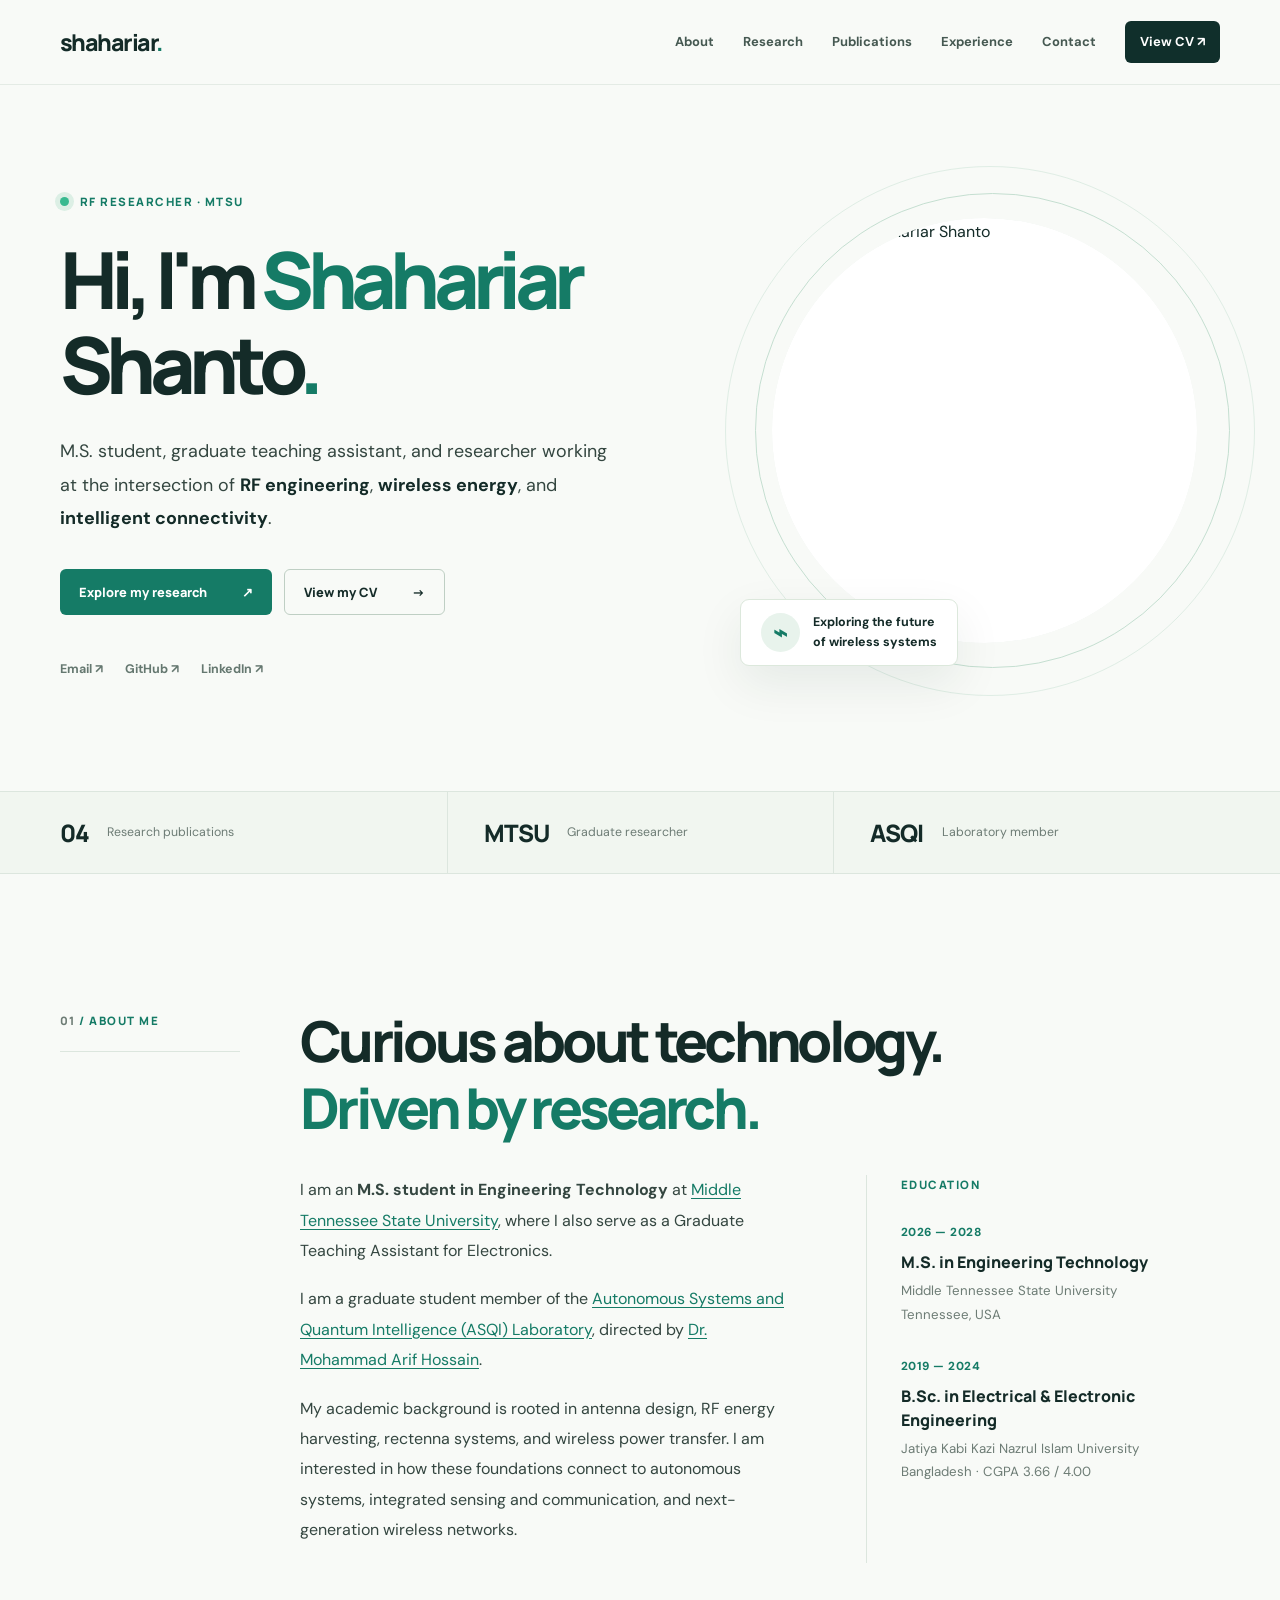
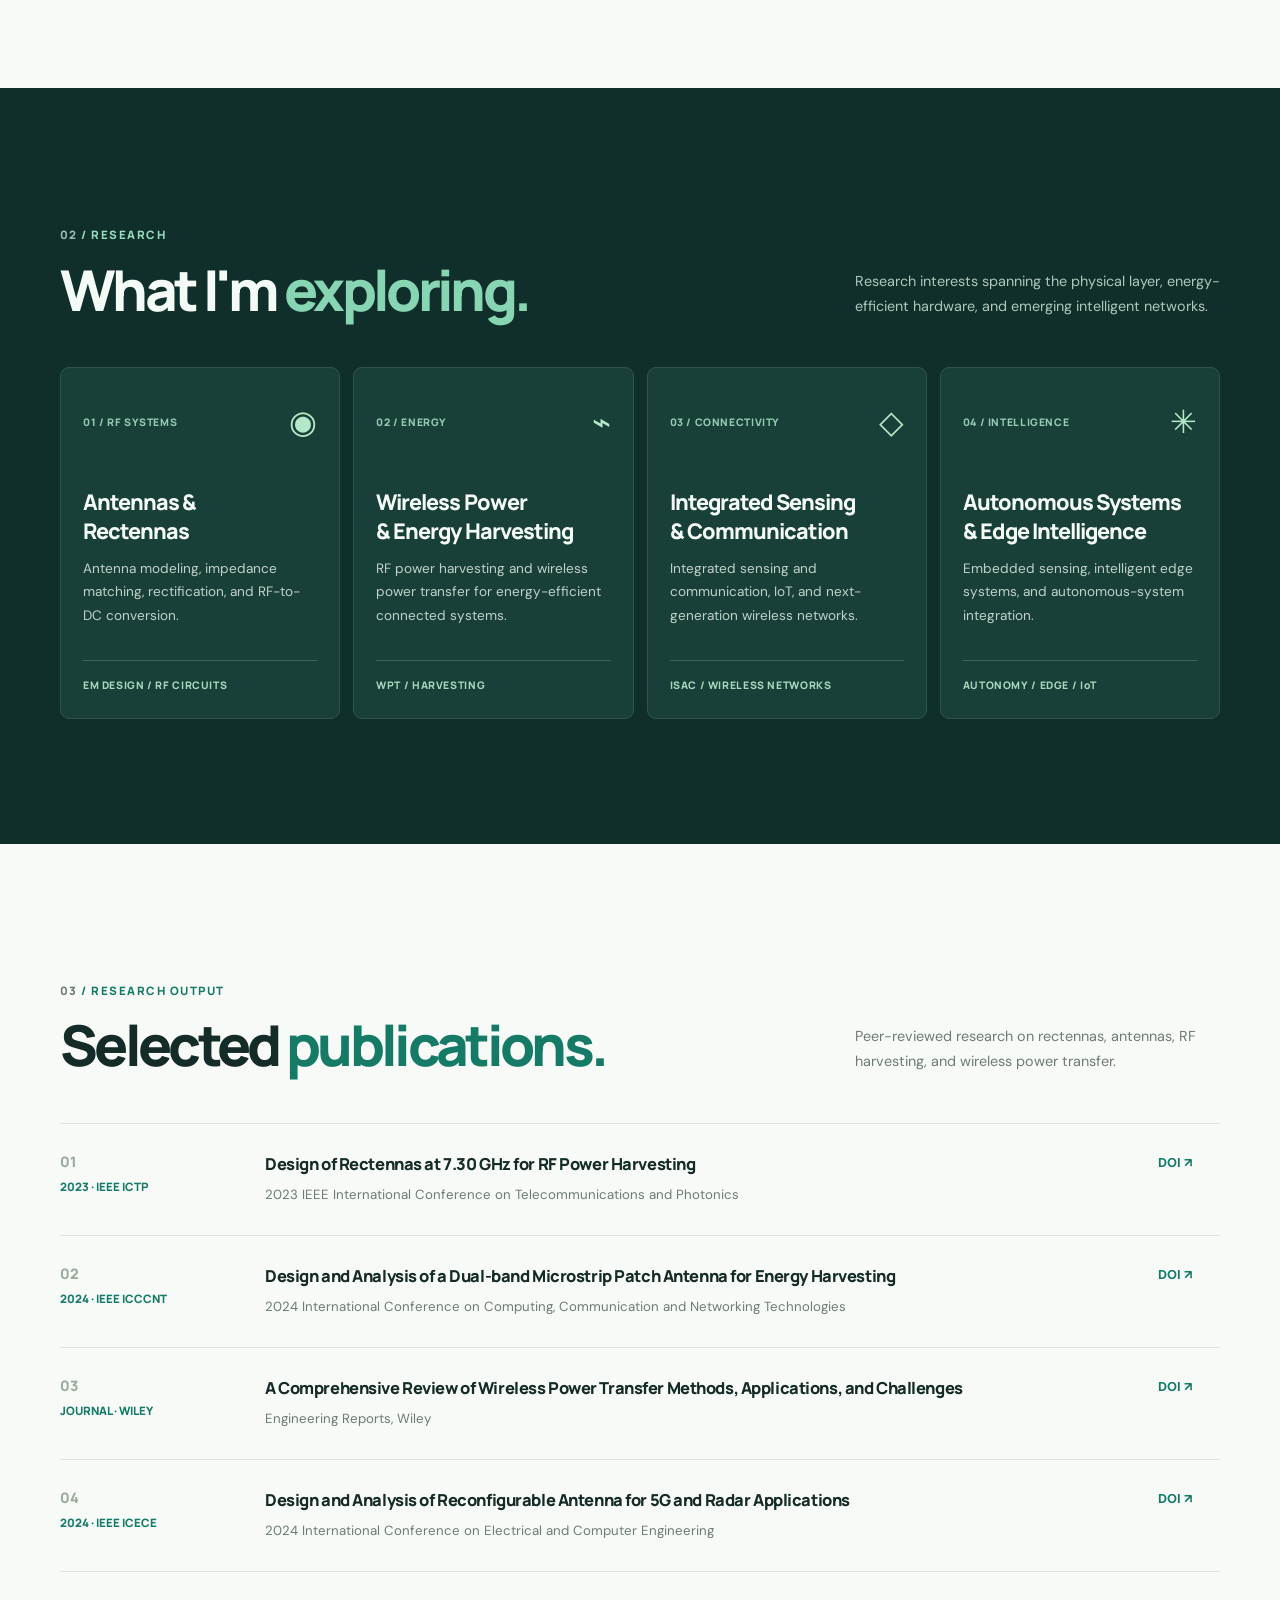
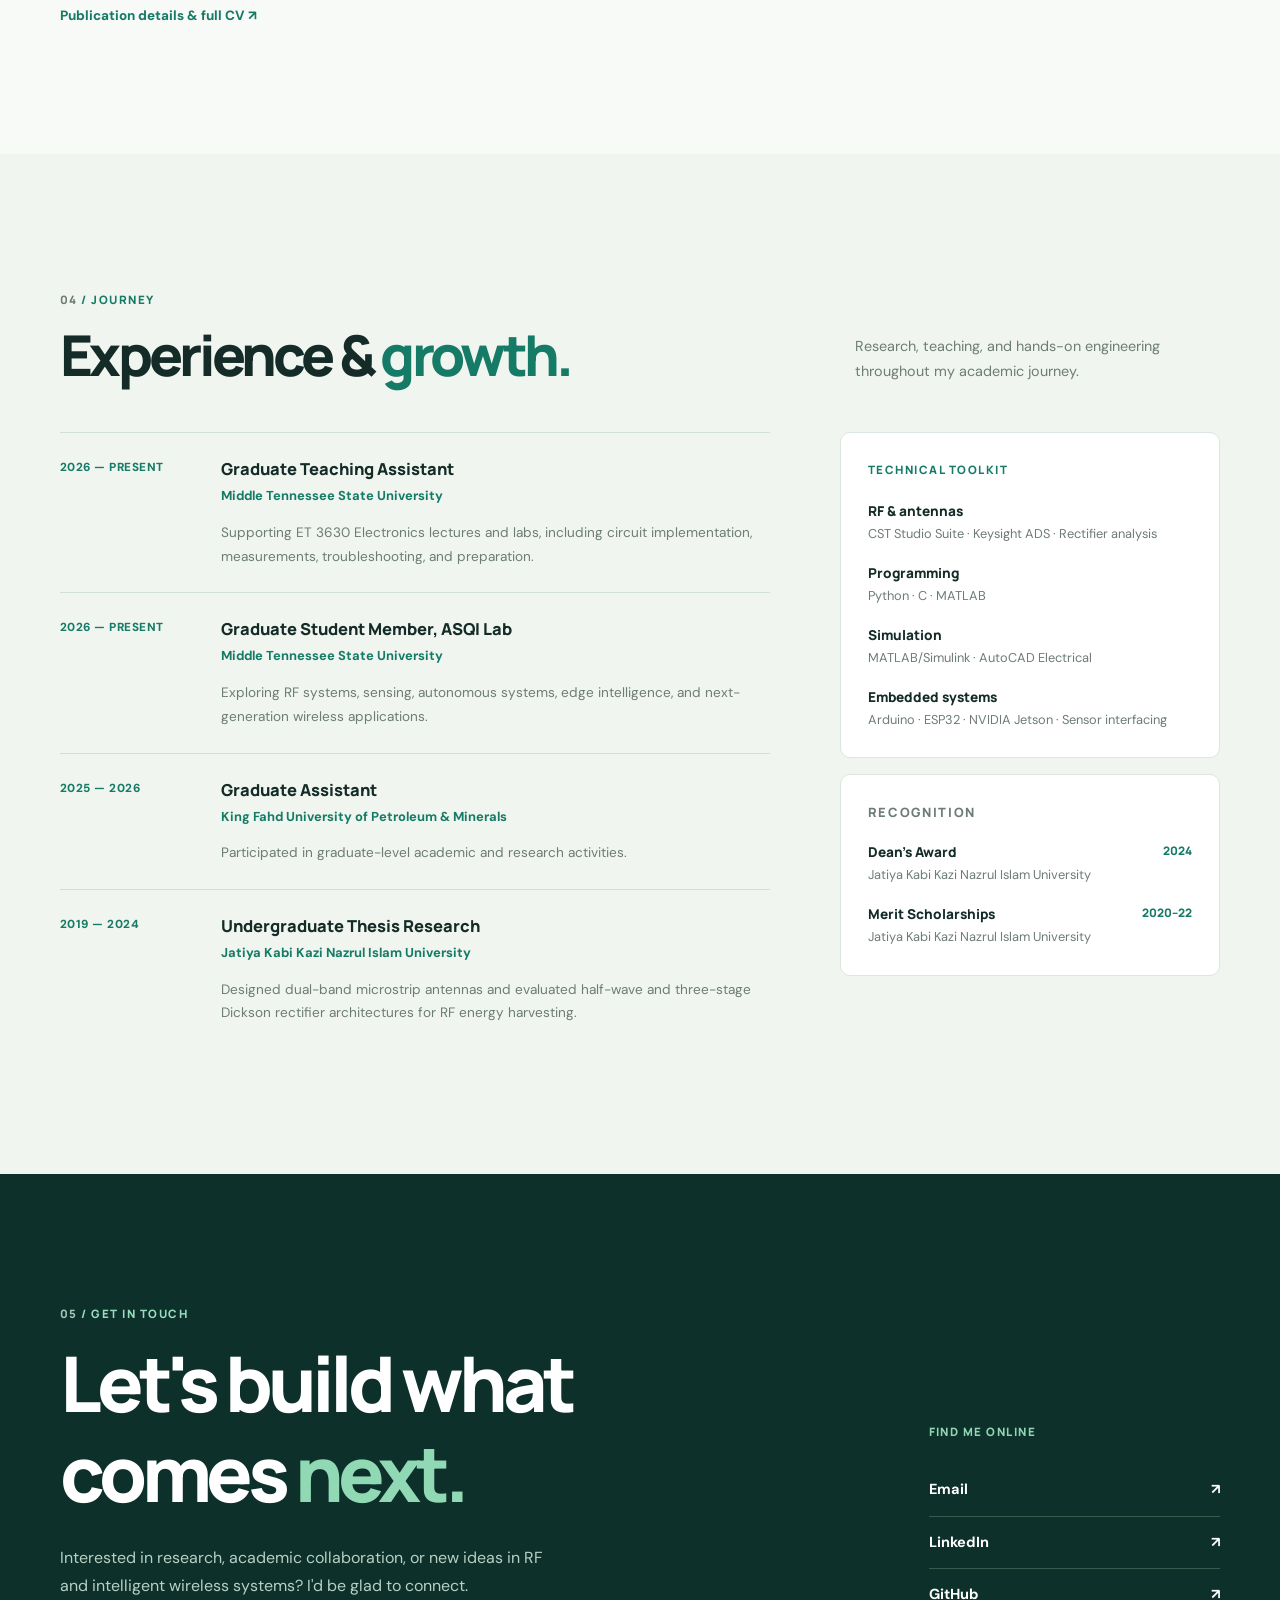
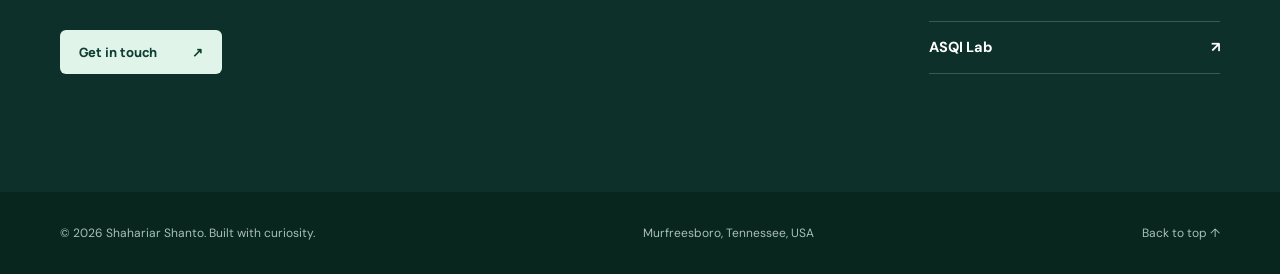
==== index.html @ 80d524d4 "Build academic portfolio with responsive layout and printable CV" ====
<!doctype html>
<html lang="en">
<head>
  <meta charset="utf-8">
  <meta name="viewport" content="width=device-width, initial-scale=1">
  <meta name="color-scheme" content="light">
  <meta name="theme-color" content="#f8faf7">
  <meta name="description" content="Shahariar Shanto is an M.S. student, graduate teaching assistant, and RF researcher at Middle Tennessee State University. Research in antennas, rectennas, RF energy harvesting, ISAC, and intelligent wireless systems.">
  <meta property="og:type" content="website">
  <meta property="og:title" content="Shahariar Shanto | RF Researcher & Graduate Student">
  <meta property="og:description" content="RF systems, antennas, energy harvesting, integrated sensing, and intelligent connectivity.">
  <meta property="og:url" content="https://shahaariar.github.io/shahariar/">
  <meta property="og:image" content="https://shahaariar.github.io/shahariar/assets/shahariar-shanto.png">
  <title>Shahariar Shanto | RF Researcher & Graduate Student</title>
  <link rel="icon" href="favicon.svg" type="image/svg+xml">
  <link rel="preconnect" href="https://fonts.googleapis.com">
  <link rel="preconnect" href="https://fonts.gstatic.com" crossorigin>
  <link href="https://fonts.googleapis.com/css2?family=DM+Sans:wght@400;500;600;700&family=Manrope:wght@400;500;600;700;800&display=swap" rel="stylesheet">
  <link rel="stylesheet" href="styles.css">
  <script src="main.js" defer></script>
</head>
<body>
  <a class="skip-link" href="#main">Skip to content</a>
  <header class="site-header" id="top">
    <div class="container header-inner">
      <a class="wordmark" href="#top" aria-label="Shahariar Shanto, back to top">shahariar<span class="wordmark-dot">.</span></a>
      <button class="menu-toggle" type="button" aria-expanded="false" aria-controls="site-nav" aria-label="Open navigation"><span></span><span></span><span></span></button>
      <nav class="site-nav" id="site-nav" aria-label="Main navigation">
        <a href="#about">About</a>
        <a href="#research">Research</a>
        <a href="#publications">Publications</a>
        <a href="#experience">Experience</a>
        <a href="#contact">Contact</a>
        <a class="nav-cv" href="cv.html">View CV <span aria-hidden="true">↗</span></a>
      </nav>
    </div>
  </header>
  <main id="main">
    <section class="hero container" aria-labelledby="hero-title">
      <div class="hero-copy">
        <p class="overline"><span class="status-dot" aria-hidden="true"></span> RF RESEARCHER · MTSU</p>
        <h1 id="hero-title">Hi, I'm <span>Shahariar</span><br>Shanto<span class="period">.</span></h1>
        <p class="hero-description">M.S. student, graduate teaching assistant, and researcher working at the intersection of <strong>RF engineering</strong>, <strong>wireless energy</strong>, and <strong>intelligent connectivity</strong>.</p>
        <div class="hero-actions">
          <a class="btn btn-primary" href="#research">Explore my research <span aria-hidden="true">↗</span></a>
          <a class="btn btn-outline" href="cv.html">View my CV <span aria-hidden="true">→</span></a>
        </div>
        <div class="hero-socials" aria-label="Social links">
          <a href="mailto:shahariar.jkkniu.eee@gmail.com" aria-label="Email Shahariar Shanto">Email <span aria-hidden="true">↗</span></a>
          <a href="https://github.com/shahaariar" target="_blank" rel="noopener noreferrer">GitHub <span aria-hidden="true">↗</span></a>
          <a href="https://www.linkedin.com/in/shahariarshanto/" target="_blank" rel="noopener noreferrer">LinkedIn <span aria-hidden="true">↗</span></a>
        </div>
      </div>
      <div class="hero-visual">
        <div class="portrait-decor decor-a" aria-hidden="true"></div>
        <div class="portrait-decor decor-b" aria-hidden="true"></div>
        <div class="portrait-shape">
          <img src="assets/shahariar-shanto.png" alt="Portrait of Shahariar Shanto" width="480" height="480" fetchpriority="high">
        </div>
        <div class="photo-note"><span class="note-icon" aria-hidden="true">⌁</span><span>Exploring the future<br>of wireless systems</span></div>
      </div>
    </section>

    <div class="cred-strip" aria-label="Highlights">
      <div class="container cred-inner">
        <div><span class="cred-number">04</span><span class="cred-label">Research publications</span></div>
        <div><span class="cred-number">MTSU</span><span class="cred-label">Graduate researcher</span></div>
        <div><span class="cred-number">ASQI</span><span class="cred-label">Laboratory member</span></div>
      </div>
    </div>

    <section class="section about-section container" id="about" aria-labelledby="about-title">
      <div class="section-side"><p class="section-tag"><span>01</span> / ABOUT ME</p><div class="aside-rule"></div></div>
      <div class="section-main">
        <h2 id="about-title">Curious about technology.<br><span class="accent-text">Driven by research.</span></h2>
        <div class="about-grid">
          <div class="about-prose">
            <p>I am an <strong>M.S. student in Engineering Technology</strong> at <a href="https://www.mtsu.edu/" target="_blank" rel="noopener noreferrer">Middle Tennessee State University</a>, where I also serve as a Graduate Teaching Assistant for Electronics.</p>
            <p>I am a graduate student member of the <a href="https://ma-hossain.github.io/lab" target="_blank" rel="noopener noreferrer">Autonomous Systems and Quantum Intelligence (ASQI) Laboratory</a>, directed by <a href="https://ma-hossain.github.io/" target="_blank" rel="noopener noreferrer">Dr. Mohammad Arif Hossain</a>.</p>
            <p>My academic background is rooted in antenna design, RF energy harvesting, rectenna systems, and wireless power transfer. I am interested in how these foundations connect to autonomous systems, integrated sensing and communication, and next-generation wireless networks.</p>
          </div>
          <div class="about-detail">
            <p class="mini-heading">EDUCATION</p>
            <div class="degree">
              <span class="degree-date">2026 — 2028</span>
              <h3>M.S. in Engineering Technology</h3>
              <p>Middle Tennessee State University<br>Tennessee, USA</p>
            </div>
            <div class="degree">
              <span class="degree-date">2019 — 2024</span>
              <h3>B.Sc. in Electrical &amp; Electronic Engineering</h3>
              <p>Jatiya Kabi Kazi Nazrul Islam University<br>Bangladesh · CGPA 3.66 / 4.00</p>
            </div>
          </div>
        </div>
      </div>
    </section>

    <section class="section research-section" id="research" aria-labelledby="research-title">
      <div class="container">
        <div class="section-heading">
          <div><p class="section-tag"><span>02</span> / RESEARCH</p><h2 id="research-title">What I'm <span class="accent-text">exploring.</span></h2></div>
          <p>Research interests spanning the physical layer, energy-efficient hardware, and emerging intelligent networks.</p>
        </div>
        <div class="research-grid">
          <article class="research-card"><div class="research-card-top"><span class="card-index">01 / RF SYSTEMS</span><span class="card-symbol" aria-hidden="true">◉</span></div><h3>Antennas &amp;<br>Rectennas</h3><p>Antenna modeling, impedance matching, rectification, and RF-to-DC conversion.</p><div class="card-line"></div><span class="card-foot">EM DESIGN / RF CIRCUITS</span></article>
          <article class="research-card"><div class="research-card-top"><span class="card-index">02 / ENERGY</span><span class="card-symbol" aria-hidden="true">⌁</span></div><h3>Wireless Power<br>&amp; Energy Harvesting</h3><p>RF power harvesting and wireless power transfer for energy-efficient connected systems.</p><div class="card-line"></div><span class="card-foot">WPT / HARVESTING</span></article>
          <article class="research-card"><div class="research-card-top"><span class="card-index">03 / CONNECTIVITY</span><span class="card-symbol" aria-hidden="true">◇</span></div><h3>Integrated Sensing<br>&amp; Communication</h3><p>Integrated sensing and communication, IoT, and next-generation wireless networks.</p><div class="card-line"></div><span class="card-foot">ISAC / WIRELESS NETWORKS</span></article>
          <article class="research-card"><div class="research-card-top"><span class="card-index">04 / INTELLIGENCE</span><span class="card-symbol" aria-hidden="true">✳</span></div><h3>Autonomous Systems<br>&amp; Edge Intelligence</h3><p>Embedded sensing, intelligent edge systems, and autonomous-system integration.</p><div class="card-line"></div><span class="card-foot">AUTONOMY / EDGE / IoT</span></article>
        </div>
      </div>
    </section>

    <section class="section publication-section container" id="publications" aria-labelledby="publications-title">
      <div class="section-heading pub-heading">
        <div><p class="section-tag"><span>03</span> / RESEARCH OUTPUT</p><h2 id="publications-title">Selected <span class="accent-text">publications.</span></h2></div>
        <p>Peer-reviewed research on rectennas, antennas, RF harvesting, and wireless power transfer.</p>
      </div>
      <div class="pub-list">
        <article class="pub-item"><div class="pub-meta"><span>01</span><span>2023 · IEEE ICTP</span></div><div class="pub-body"><h3>Design of Rectennas at 7.30 GHz for RF Power Harvesting</h3><p>2023 IEEE International Conference on Telecommunications and Photonics</p></div><a href="https://doi.org/10.1109/ICTP60248.2023.10490465" target="_blank" rel="noopener noreferrer" aria-label="Read Design of Rectennas at 7.30 GHz for RF Power Harvesting">DOI ↗</a></article>
        <article class="pub-item"><div class="pub-meta"><span>02</span><span>2024 · IEEE ICCCNT</span></div><div class="pub-body"><h3>Design and Analysis of a Dual-band Microstrip Patch Antenna for Energy Harvesting</h3><p>2024 International Conference on Computing, Communication and Networking Technologies</p></div><a href="https://doi.org/10.1109/ICCCNT61001.2024.10725669" target="_blank" rel="noopener noreferrer" aria-label="Read Design and Analysis of a Dual-band Microstrip Patch Antenna for Energy Harvesting">DOI ↗</a></article>
        <article class="pub-item"><div class="pub-meta"><span>03</span><span>JOURNAL · WILEY</span></div><div class="pub-body"><h3>A Comprehensive Review of Wireless Power Transfer Methods, Applications, and Challenges</h3><p>Engineering Reports, Wiley</p></div><a href="https://doi.org/10.1002/eng2.12951" target="_blank" rel="noopener noreferrer" aria-label="Read A Comprehensive Review of Wireless Power Transfer Methods, Applications, and Challenges">DOI ↗</a></article>
        <article class="pub-item"><div class="pub-meta"><span>04</span><span>2024 · IEEE ICECE</span></div><div class="pub-body"><h3>Design and Analysis of Reconfigurable Antenna for 5G and Radar Applications</h3><p>2024 International Conference on Electrical and Computer Engineering</p></div><a href="https://doi.org/10.1109/ICECE64886.2024.11024863" target="_blank" rel="noopener noreferrer" aria-label="Read Design and Analysis of Reconfigurable Antenna for 5G and Radar Applications">DOI ↗</a></article>
      </div>
      <a class="text-link" href="cv.html#cv-publications">Publication details &amp; full CV <span aria-hidden="true">↗</span></a>
    </section>

    <section class="section experience-section" id="experience" aria-labelledby="experience-title">
      <div class="container">
        <div class="section-heading"><div><p class="section-tag"><span>04</span> / JOURNEY</p><h2 id="experience-title">Experience &amp; <span class="accent-text">growth.</span></h2></div><p>Research, teaching, and hands-on engineering throughout my academic journey.</p></div>
        <div class="experience-layout">
          <div class="experience-list">
            <article class="experience-item"><span class="exp-date">2026 — PRESENT</span><div><h3>Graduate Teaching Assistant</h3><p class="exp-org">Middle Tennessee State University</p><p>Supporting ET 3630 Electronics lectures and labs, including circuit implementation, measurements, troubleshooting, and preparation.</p></div></article>
            <article class="experience-item"><span class="exp-date">2026 — PRESENT</span><div><h3>Graduate Student Member, ASQI Lab</h3><p class="exp-org">Middle Tennessee State University</p><p>Exploring RF systems, sensing, autonomous systems, edge intelligence, and next-generation wireless applications.</p></div></article>
            <article class="experience-item"><span class="exp-date">2025 — 2026</span><div><h3>Graduate Assistant</h3><p class="exp-org">King Fahd University of Petroleum &amp; Minerals</p><p>Participated in graduate-level academic and research activities.</p></div></article>
            <article class="experience-item"><span class="exp-date">2019 — 2024</span><div><h3>Undergraduate Thesis Research</h3><p class="exp-org">Jatiya Kabi Kazi Nazrul Islam University</p><p>Designed dual-band microstrip antennas and evaluated half-wave and three-stage Dickson rectifier architectures for RF energy harvesting.</p></div></article>
          </div>
          <aside class="experience-aside">
            <div class="aside-box"><p class="mini-heading">TECHNICAL TOOLKIT</p><div class="skill-group"><h4>RF &amp; antennas</h4><p>CST Studio Suite · Keysight ADS · Rectifier analysis</p></div><div class="skill-group"><h4>Programming</h4><p>Python · C · MATLAB</p></div><div class="skill-group"><h4>Simulation</h4><p>MATLAB/Simulink · AutoCAD Electrical</p></div><div class="skill-group"><h4>Embedded systems</h4><p>Arduino · ESP32 · NVIDIA Jetson · Sensor interfacing</p></div></div>
            <div class="award-box"><p class="mini-heading">RECOGNITION</p><h4>Dean’s Award <span>2024</span></h4><p>Jatiya Kabi Kazi Nazrul Islam University</p><h4>Merit Scholarships <span>2020–22</span></h4><p>Jatiya Kabi Kazi Nazrul Islam University</p></div>
          </aside>
        </div>
      </div>
    </section>

    <section class="contact-section" id="contact" aria-labelledby="contact-title">
      <div class="container contact-inner">
        <div><p class="section-tag"><span>05</span> / GET IN TOUCH</p><h2 id="contact-title">Let's build what<br>comes <em>next.</em></h2><p>Interested in research, academic collaboration, or new ideas in RF and intelligent wireless systems? I'd be glad to connect.</p><a class="btn btn-light" href="mailto:shahariar.jkkniu.eee@gmail.com?subject=Research%20collaboration">Get in touch <span aria-hidden="true">↗</span></a></div>
        <div class="contact-side"><p class="mini-heading">FIND ME ONLINE</p><a href="mailto:shahariar.jkkniu.eee@gmail.com">Email <span aria-hidden="true">↗</span></a><a href="https://www.linkedin.com/in/shahariarshanto/" target="_blank" rel="noopener noreferrer">LinkedIn <span aria-hidden="true">↗</span></a><a href="https://github.com/shahaariar" target="_blank" rel="noopener noreferrer">GitHub <span aria-hidden="true">↗</span></a><a href="https://ma-hossain.github.io/lab" target="_blank" rel="noopener noreferrer">ASQI Lab <span aria-hidden="true">↗</span></a></div>
      </div>
    </section>
  </main>
  <footer class="site-footer"><div class="container footer-inner"><span>© 2026 Shahariar Shanto. Built with curiosity.</span><span>Murfreesboro, Tennessee, USA</span><a href="#top">Back to top ↑</a></div></footer>
</body>
</html>
---- styles.css ----
:root{--bg:#f8faf7;--paper:#fff;--ink:#142b28;--text:#344640;--muted:#6d7c75;--accent:#157b66;--accent-dark:#095744;--pale:#e8f3ec;--line:#dce6de;--navy:#102f2b;--shadow:0 18px 48px rgba(10,46,36,.08)}*{box-sizing:border-box}html{scroll-behavior:smooth;scroll-padding-top:90px}body{margin:0;background:var(--bg);color:var(--ink);font:16px/1.75 "DM Sans",sans-serif;-webkit-font-smoothing:antialiased}a{color:inherit}a:focus-visible,button:focus-visible{outline:3px solid #38b58e;outline-offset:4px}img{max-width:100%}.container{width:min(1160px,calc(100% - 64px));margin-inline:auto}.skip-link{position:absolute;top:-70px;left:12px;background:#fff;padding:10px;z-index:200}.skip-link:focus{top:10px}.site-header{position:sticky;top:0;z-index:100;background:rgba(248,250,247,.95);backdrop-filter:blur(14px);border-bottom:1px solid rgba(220,230,222,.7)}.header-inner{min-height:84px;display:flex;justify-content:space-between;align-items:center;gap:24px}.wordmark{font:800 1.45rem "Manrope",sans-serif;text-decoration:none;letter-spacing:-.065em}.wordmark-dot,.period,.accent-text{color:var(--accent)}.site-nav{display:flex;align-items:center;gap:29px}.site-nav a{text-decoration:none;font-size:.81rem;font-weight:700;color:#465952}.site-nav a:hover,.hero-socials a:hover,.text-link:hover{color:var(--accent)}.site-nav .nav-cv{background:var(--navy);color:white;padding:10px 15px;border-radius:6px}.site-nav .nav-cv:hover{color:white;background:var(--accent-dark)}.menu-toggle{display:none}.hero{display:grid;grid-template-columns:1.15fr .85fr;align-items:center;min-height:674px;gap:54px;padding-block:95px 110px}.overline,.section-tag,.mini-heading{font-family:Manrope,sans-serif;font-size:.72rem;letter-spacing:.13em;font-weight:800;text-transform:uppercase}.overline{color:var(--accent);display:flex;align-items:center;gap:11px}.status-dot{height:9px;width:9px;border-radius:100%;background:#38b98f;box-shadow:0 0 0 5px #dcefe5}.hero h1{font:800 clamp(3.55rem,6.15vw,6rem)/1.085 Manrope,sans-serif;letter-spacing:-.085em;margin:25px 0 28px}.hero h1>span:first-child{color:var(--accent)}.hero-description{font-size:1.12rem;color:var(--text);max-width:565px;line-height:1.86}.hero-description strong{font-weight:700;color:var(--ink)}.hero-actions{display:flex;gap:12px;flex-wrap:wrap;margin-top:34px}.btn{display:inline-flex;align-items:center;justify-content:space-between;gap:35px;padding:13px 19px;font:.8rem Manrope,sans-serif;font-weight:800;text-decoration:none;border-radius:6px;transition:transform .2s,background .2s}.btn:hover{transform:translateY(-2px)}.btn-primary{background:var(--accent);color:white}.btn-primary:hover{background:var(--accent-dark)}.btn-outline{border:1px solid #bfcfc4;color:var(--ink)}.btn-outline:hover{border-color:var(--accent)}.hero-socials{margin-top:44px;display:flex;gap:22px;flex-wrap:wrap}.hero-socials a{font-size:.78rem;font-weight:700;text-decoration:none;color:#657870}.hero-visual{position:relative;min-height:435px;display:flex;align-items:center;justify-content:center}.portrait-shape{position:relative;width:min(100%,425px);aspect-ratio:1;border-radius:50%;background:#e8efe9;overflow:hidden;z-index:2}.portrait-shape img{display:block;width:100%;height:100%;object-fit:cover;object-position:center;background:#fff}.portrait-decor{position:absolute;border:1px solid #c5dfd1;border-radius:50%}.decor-a{width:475px;height:475px;right:-10px;top:-20px}.decor-b{width:530px;height:530px;right:-35px;top:-47px;opacity:.5}.photo-note{position:absolute;bottom:-18px;left:-10px;z-index:3;display:flex;align-items:center;gap:13px;border:1px solid #dce8dc;padding:13px 20px;background:#fff;box-shadow:var(--shadow);border-radius:9px;font-size:.78rem;font-weight:700;line-height:1.55}.note-icon{display:grid;place-items:center;font-size:1.5rem;width:39px;height:39px;border-radius:50%;background:var(--pale);color:var(--accent)}.cred-strip{border-block:1px solid var(--line);background:#f1f6f0}.cred-inner{display:grid;grid-template-columns:repeat(3,1fr)}.cred-inner>div{padding:24px 36px;display:flex;gap:18px;align-items:center}.cred-inner>div:first-child{padding-left:0}.cred-inner>div+div{border-left:1px solid var(--line)}.cred-number{font:800 1.5rem Manrope,sans-serif;letter-spacing:-.04em}.cred-label{font-size:.77rem;color:var(--muted);line-height:1.4}.section{padding-block:125px}.about-section{display:grid;grid-template-columns:180px minmax(0,1fr);gap:60px}.section-tag{color:var(--accent)}.section-tag span{color:var(--muted)}.aside-rule{height:1px;background:var(--line);margin-top:20px}.section h2,.contact-section h2{font:800 clamp(2.3rem,4.4vw,4.25rem)/1.18 Manrope,sans-serif;letter-spacing:-.065em;margin:9px 0 34px}.about-grid{display:grid;grid-template-columns:1.12fr .8fr;gap:70px}.about-prose p{margin-top:0;margin-bottom:18px;color:var(--text);line-height:1.9}.about-prose a{color:var(--accent);text-underline-offset:3px}.about-detail{border-left:1px solid var(--line);padding-left:34px}.mini-heading{color:var(--accent);margin:0 0 22px}.degree+.degree{margin-top:25px}.degree-date,.exp-date{font-size:.73rem;color:var(--accent);font-weight:800;letter-spacing:.04em}.degree h3{font:800 1rem/1.5 Manrope,sans-serif;margin:5px 0}.degree p{font-size:.83rem;color:var(--muted);margin:2px 0}.research-section{background:var(--navy);color:#f4faf6}.section-heading{display:flex;align-items:end;justify-content:space-between;gap:50px;margin-bottom:44px}.section-heading h2{margin-bottom:0}.section-heading>p{font-size:.9rem;max-width:365px;color:var(--muted);margin:0 0 4px}.research-section .section-heading>p{color:#b2c7bb}.research-section .accent-text{color:#88d5b3}.research-section .section-tag{color:#97dcbc}.research-section .section-tag span{color:#9fbab1}.research-grid{display:grid;grid-template-columns:repeat(4,minmax(0,1fr));gap:13px}.research-card{min-height:352px;background:#194038;border:1px solid #2f5549;border-radius:9px;padding:26px 22px;display:flex;flex-direction:column;transition:transform .2s,background .2s}.research-card:hover{transform:translateY(-5px);background:#204c41}.research-card-top{display:flex;justify-content:space-between;align-items:center;gap:10px}.card-index,.card-foot{font:.65rem Manrope,sans-serif;font-weight:800;letter-spacing:.06em;color:#95cbb3}.card-symbol{font-size:2rem;color:#b4e8c8}.research-card h3{font:800 1.35rem/1.32 Manrope,sans-serif;letter-spacing:-.045em;margin:38px 0 12px}.research-card p{font-size:.85rem;color:#c0d2ca;line-height:1.72;margin:0 0 16px}.card-line{margin-top:auto;height:1px;background:#386558}.card-foot{margin-top:17px;color:#a7d7bd}.pub-list{border-top:1px solid var(--line)}.pub-item{display:grid;grid-template-columns:180px minmax(0,1fr) 62px;gap:25px;align-items:start;padding:28px 0;border-bottom:1px solid var(--line)}.pub-meta{display:flex;flex-direction:column;gap:8px;font:.72rem Manrope,sans-serif;font-weight:800;color:var(--accent)}.pub-meta span:first-child{font-size:.9rem;color:#9bac9e}.pub-body h3{font:800 1.03rem/1.5 Manrope,sans-serif;letter-spacing:-.026em;margin:0 0 7px}.pub-body p{font-size:.83rem;color:var(--muted);margin:0}.pub-item>a{font-weight:800;font-size:.8rem;text-decoration:none;color:var(--accent);white-space:nowrap}.text-link{display:inline-block;text-decoration:none;color:var(--accent);font-size:.84rem;font-weight:800;margin-top:32px}.experience-section{background:#f0f5ef}.experience-layout{display:grid;grid-template-columns:1.4fr .75fr;gap:70px}.experience-item{border-top:1px solid #d2dfd5;display:grid;grid-template-columns:145px 1fr;gap:16px;padding:24px 0}.experience-item h3{font:800 1.03rem Manrope,sans-serif;margin:0}.exp-org{font-size:.81rem;color:var(--accent);font-weight:700;margin:5px 0 13px}.experience-item div>p:last-child{font-size:.85rem;color:var(--muted);margin:0}.aside-box,.award-box{background:#fff;border:1px solid var(--line);border-radius:10px;padding:27px}.award-box{margin-top:16px}.skill-group+.skill-group{margin-top:19px}.skill-group h4,.award-box h4{font:.85rem Manrope,sans-serif;font-weight:800;margin:0 0 3px}.skill-group p,.award-box p{font-size:.8rem;color:var(--muted);margin:0;line-height:1.7}.award-box h4{display:flex;justify-content:space-between;gap:8px;margin-top:19px}.award-box h4 span{color:var(--accent);font-size:.73rem}.contact-section{background:#0d302a;color:white;padding-block:118px}.contact-inner{display:grid;grid-template-columns:1.45fr .55fr;gap:100px}.contact-section .section-tag{color:#99ddbe}.contact-section .section-tag span{color:#a4c6b4}.contact-section h2{font-size:clamp(3rem,6vw,5.6rem);margin:14px 0 25px}.contact-section h2 em{font-style:normal;color:#91d9b4}.contact-inner>div:first-child>p:not(.section-tag){color:#b7d0c4;max-width:500px;margin-bottom:30px}.btn-light{background:#e1f4e9;color:#0e3f32}.btn-light:hover{background:white}.contact-side{align-self:end}.contact-side .mini-heading{color:#8fd7b3}.contact-side>a{display:flex;justify-content:space-between;text-decoration:none;padding:13px 0;border-bottom:1px solid #3a5a4f;font-size:.91rem;font-weight:700}.contact-side>a:hover{color:#9ce0b9}.site-footer{background:#08251e;color:#aac0b5}.footer-inner{min-height:82px;display:flex;justify-content:space-between;align-items:center;gap:18px;font-size:.75rem}.footer-inner a{text-decoration:none}.cv-page{background:#f0f4f0}.cv-toolbar{display:flex;justify-content:space-between;align-items:center;padding-block:28px;gap:15px}.cv-toolbar a{color:var(--accent);font-size:.88rem;font-weight:800}.cv-toolbar button{border:0;background:var(--accent);color:white;padding:11px 17px;border-radius:5px;font-weight:800;cursor:pointer}.cv-sheet{width:min(900px,calc(100% - 48px));background:#fff;margin:0 auto 65px;padding:55px 60px;box-shadow:var(--shadow)}.cv-sheet h1{font:800 2.2rem Manrope,sans-serif;letter-spacing:-.065em;margin:0}.cv-subtitle{color:var(--accent);font-size:.91rem;font-weight:700;margin:6px 0}.cv-sheet a{color:var(--accent)}.cv-contact{font-size:.78rem;color:var(--muted)}.cv-sheet h2{font:800 1.08rem Manrope,sans-serif;letter-spacing:0;margin:27px 0 10px;padding-bottom:7px;border-bottom:1px solid var(--line);color:var(--accent-dark)}.cv-sheet h3{font-size:.89rem;margin:13px 0 4px;line-height:1.45}.cv-sheet p,.cv-sheet li{font-size:.81rem;line-height:1.65;margin:4px 0}.cv-sheet ul,.cv-sheet ol{padding-left:21px;margin:7px 0}.cv-sheet .cv-dates{font-size:.75rem;color:var(--muted);font-weight:700}.cv-sheet .cv-list>li{margin-bottom:12px}.cv-sheet .cv-heading-line{display:flex;align-items:baseline;justify-content:space-between;gap:10px}.cv-sheet .cv-heading-line h3{margin-bottom:0}@media(max-width:1020px){.hero{gap:20px}.decor-b{display:none}.decor-a{width:100%;height:auto;aspect-ratio:1;right:0;top:10px}.research-grid{grid-template-columns:repeat(2,1fr)}.research-card{min-height:300px}.about-section{grid-template-columns:145px 1fr;gap:28px}.about-grid{gap:32px}.experience-layout{gap:35px}}@media(max-width:720px){.container{width:min(100% - 36px,1160px)}.header-inner{min-height:69px}.menu-toggle{display:flex;flex-direction:column;justify-content:center;gap:5px;align-items:center;width:43px;height:42px;background:none;border:1px solid var(--line);border-radius:6px;cursor:pointer}.menu-toggle span{display:block;width:19px;height:2px;background:var(--ink)}.site-nav{display:none;position:absolute;top:69px;left:0;right:0;background:var(--bg);padding:20px 18px 24px;box-shadow:0 12px 30px rgba(0,0,0,.07);flex-direction:column;align-items:stretch;gap:16px}.site-nav.is-open{display:flex}.site-nav a{font-size:.94rem}.site-nav .nav-cv{width:max-content}.hero{grid-template-columns:1fr;gap:35px;padding-block:56px 80px}.hero-copy{order:2}.hero-visual{order:1;min-height:0;width:min(78%,340px);margin:0 auto 20px}.portrait-shape{width:100%}.decor-a{top:-10px;width:110%;left:-5%}.photo-note{bottom:-25px;left:-15px;font-size:.65rem;padding:10px}.note-icon{width:29px;height:29px}.hero h1{font-size:clamp(2.8rem,11vw,4.7rem)}.hero-description{font-size:1rem}.hero-socials{margin-top:28px}.cred-inner{grid-template-columns:1fr}.cred-inner>div{padding:15px 0;border-bottom:1px solid var(--line)}.cred-inner>div+div{border-left:0}.section{padding-block:80px}.about-section{grid-template-columns:1fr;gap:10px}.aside-rule{display:none}.about-grid{grid-template-columns:1fr;gap:30px}.about-detail{padding-left:20px}.section-heading{display:block}.section-heading>p{margin-top:18px}.section h2{font-size:clamp(2rem,7vw,3.1rem)}.research-grid{grid-template-columns:1fr}.research-card{min-height:260px}.research-card h3{margin-top:25px}.pub-item{grid-template-columns:1fr auto;gap:10px}.pub-meta{grid-column:1/-1;flex-direction:row;gap:14px}.pub-body{grid-column:1}.pub-item>a{grid-column:2;align-self:center}.experience-layout{grid-template-columns:1fr}.experience-item{grid-template-columns:1fr;gap:6px}.contact-inner{grid-template-columns:1fr;gap:60px}.contact-section{padding-block:85px}.footer-inner{padding-block:25px;flex-wrap:wrap}.cv-sheet{padding:28px 22px}.cv-sheet .cv-heading-line{display:block}}@media(prefers-reduced-motion:reduce){html{scroll-behavior:auto}*,*::before,*::after{transition:none!important;animation:none!important}}@media print{.site-header,.site-footer,.cv-toolbar{display:none!important}.cv-page{background:#fff}.cv-sheet{box-shadow:none;margin:0;width:100%;padding:0}.cv-sheet h2{break-after:avoid}.cv-sheet li{break-inside:avoid}@page{size:letter;margin:14mm}}
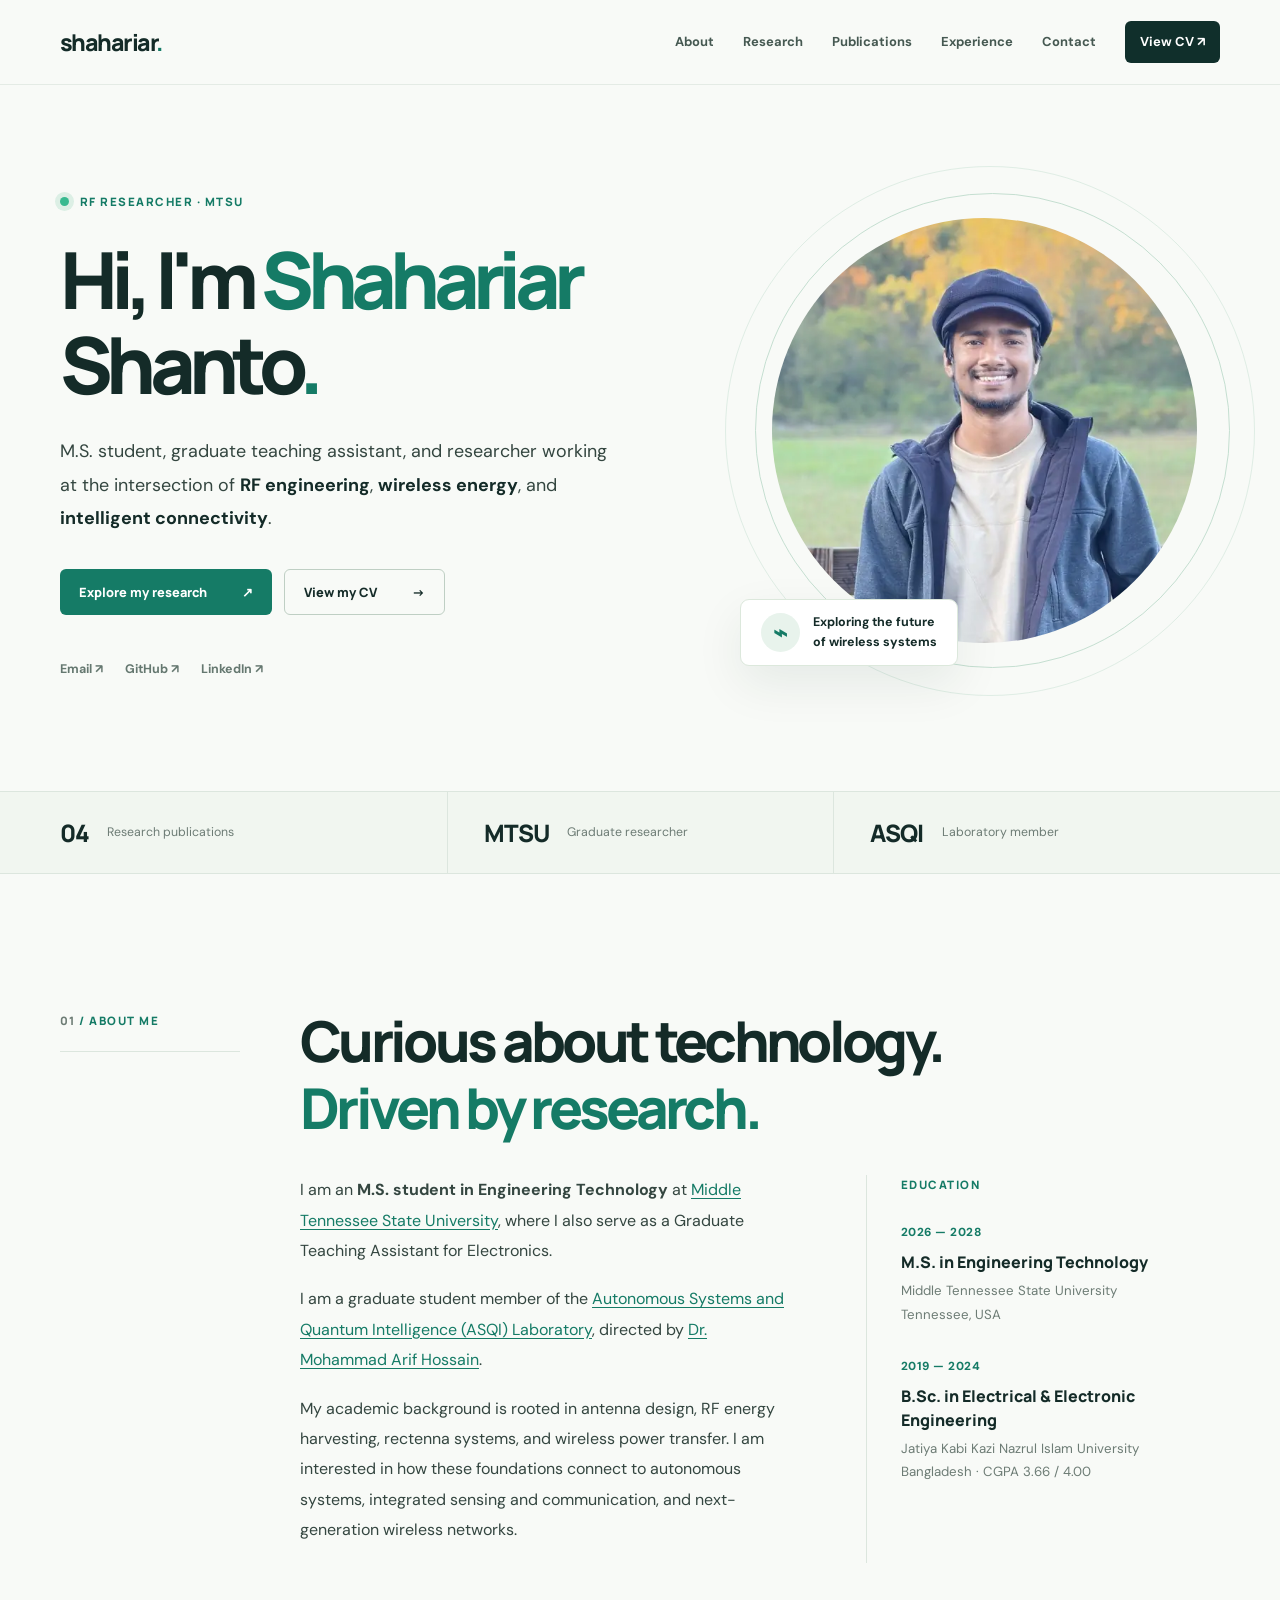
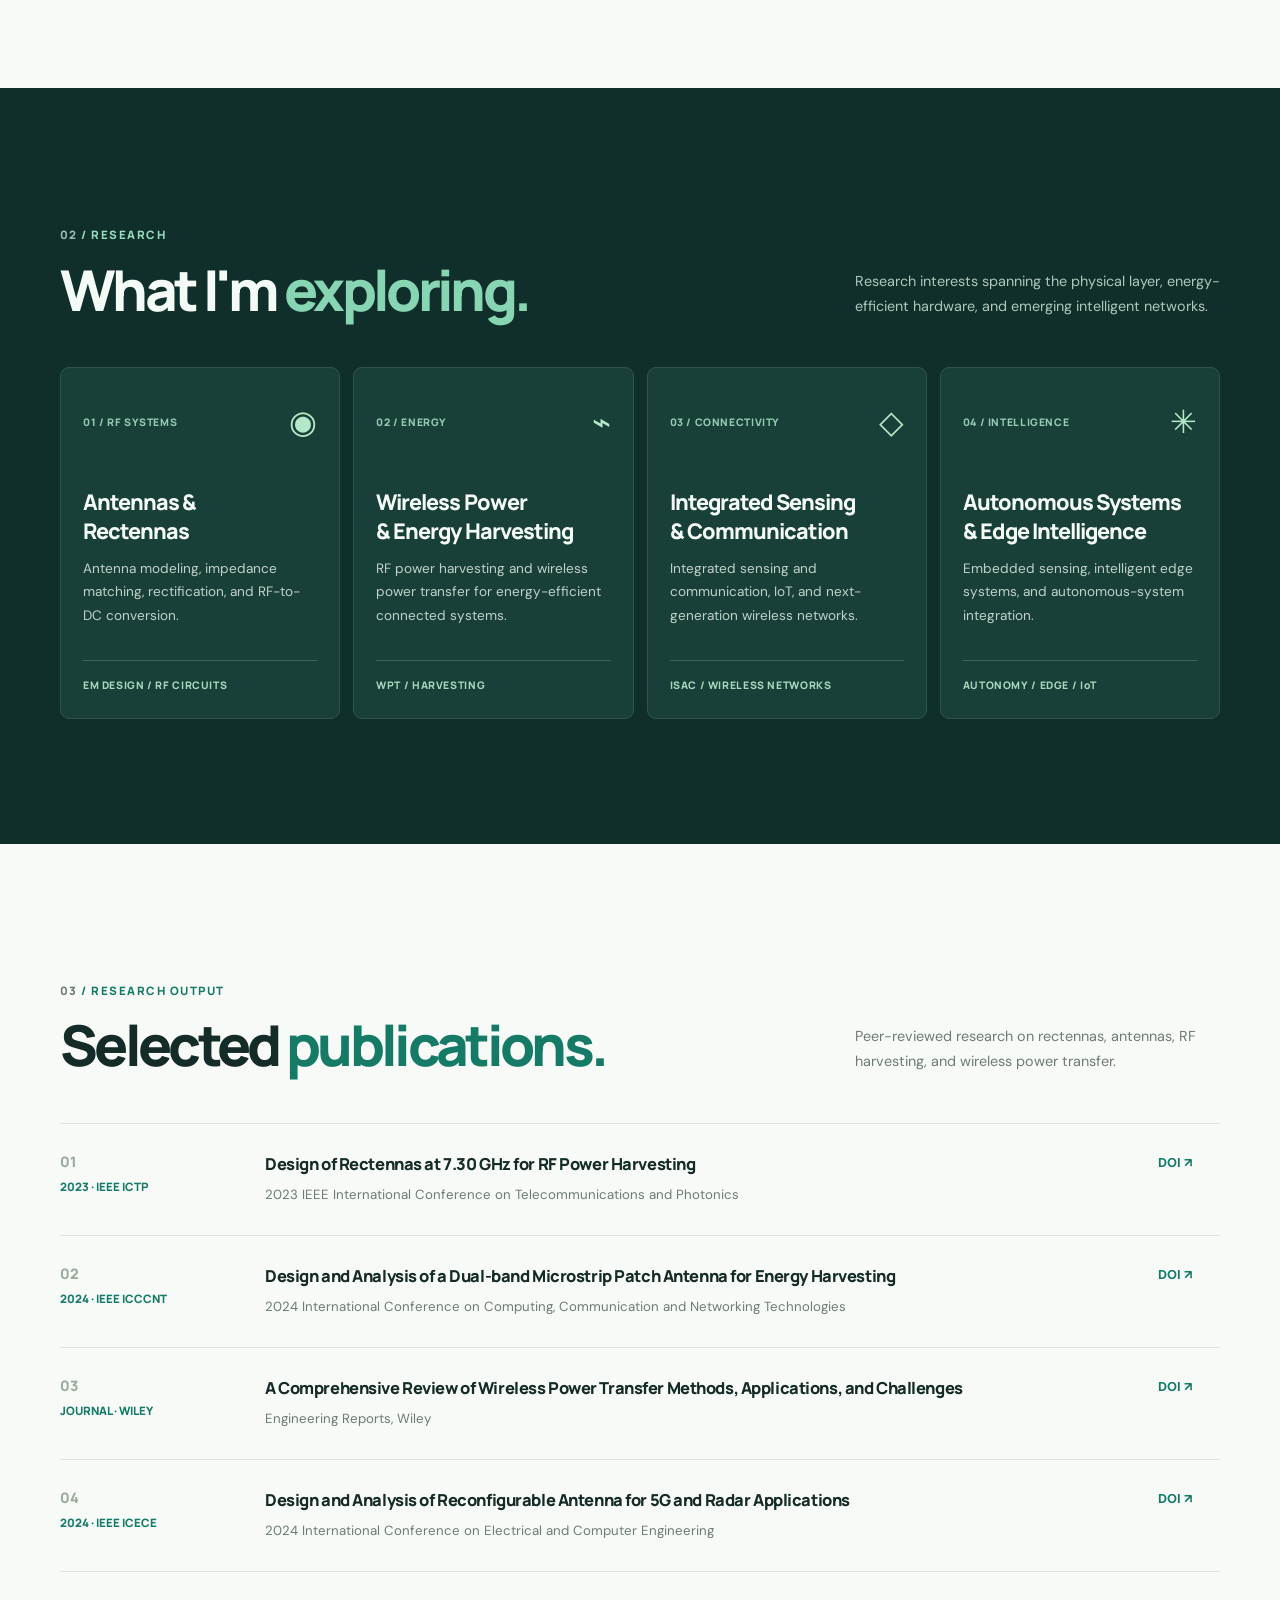
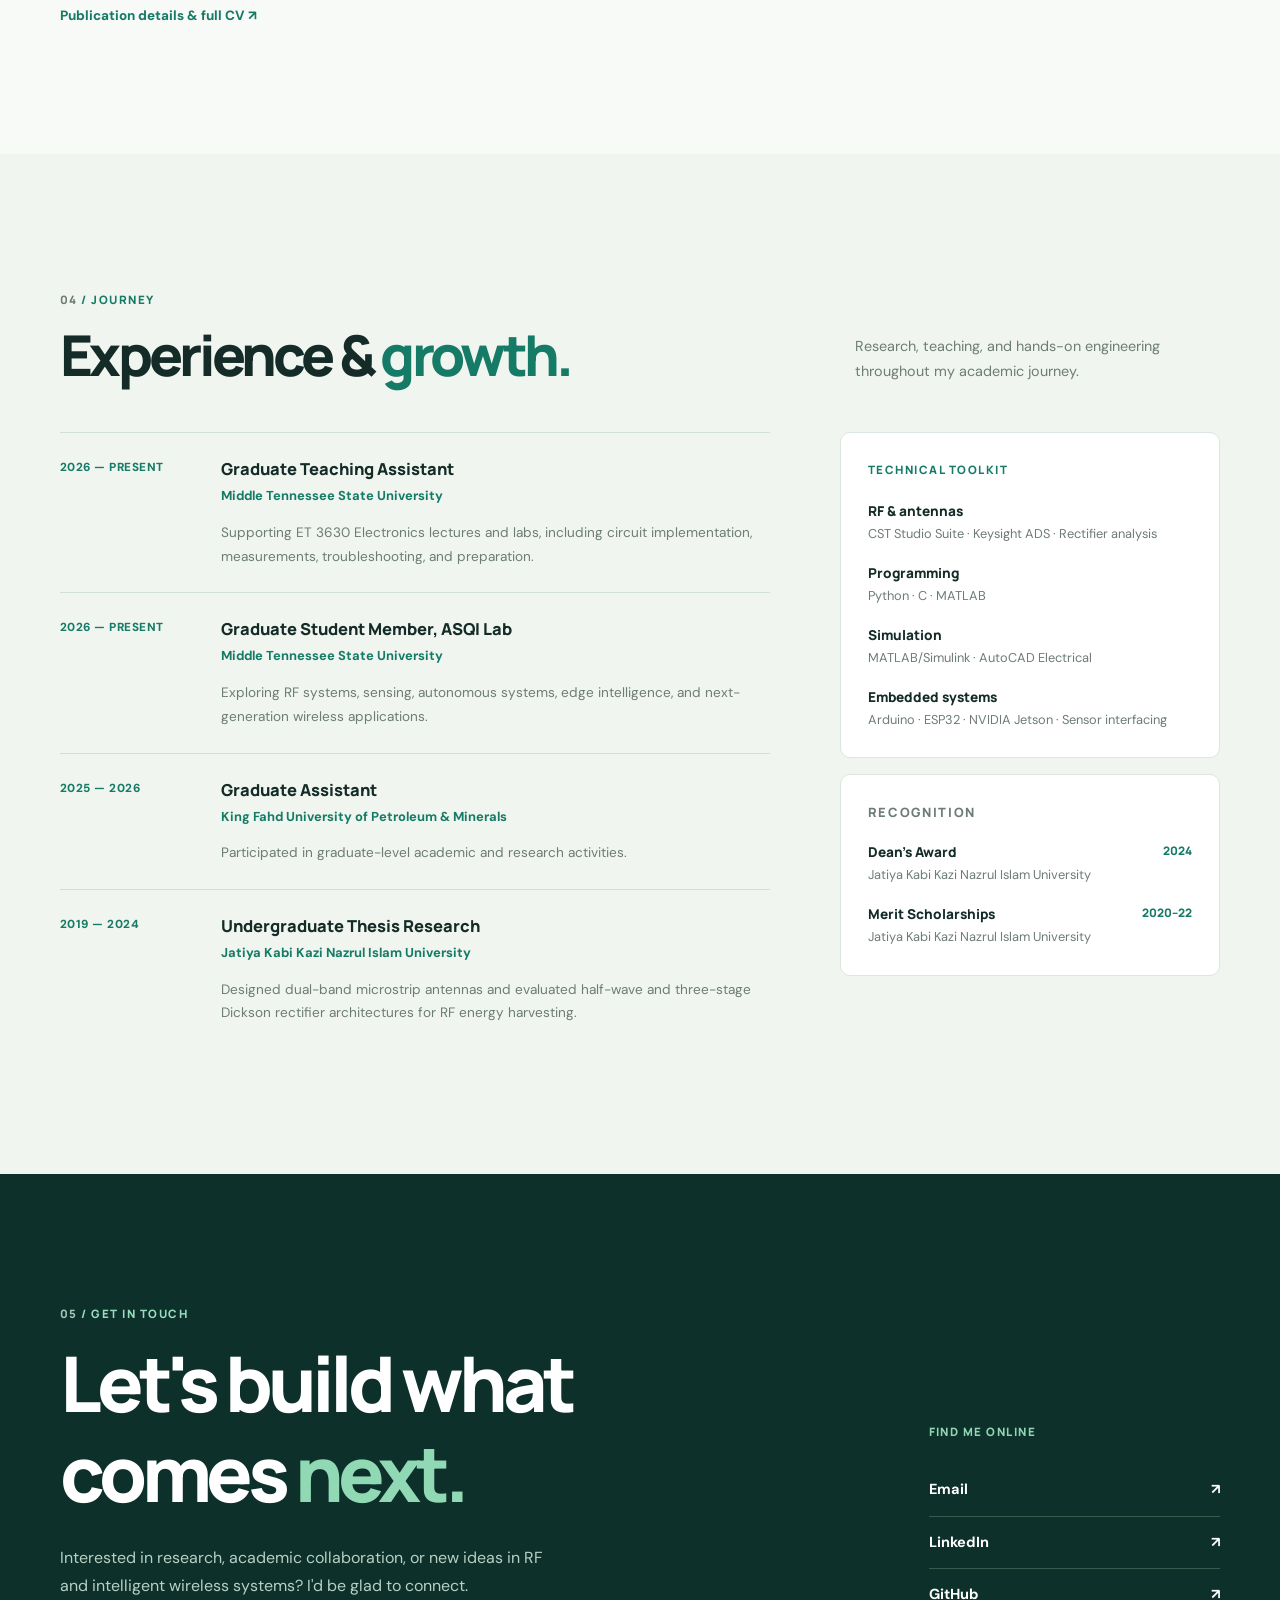
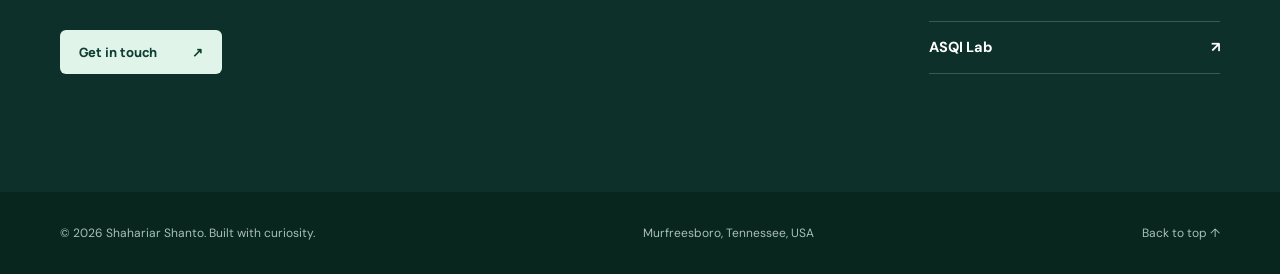
==== commit a1b37178: "Use new Shahariar portrait on website and social preview" ====
--- a/index.html
+++ b/index.html
@@ -10,7 +10,7 @@
   <meta property="og:title" content="Shahariar Shanto | RF Researcher & Graduate Student">
   <meta property="og:description" content="RF systems, antennas, energy harvesting, integrated sensing, and intelligent connectivity.">
   <meta property="og:url" content="https://shahaariar.github.io/shahariar/">
-  <meta property="og:image" content="https://shahaariar.github.io/shahariar/assets/shahariar-shanto.png">
+  <meta property="og:image" content="https://shahaariar.github.io/shahariar/assets/profile-photo-social-2026.jpg">
   <title>Shahariar Shanto | RF Researcher & Graduate Student</title>
   <link rel="icon" href="favicon.svg" type="image/svg+xml">
   <link rel="preconnect" href="https://fonts.googleapis.com">
@@ -55,7 +55,7 @@
         <div class="portrait-decor decor-a" aria-hidden="true"></div>
         <div class="portrait-decor decor-b" aria-hidden="true"></div>
         <div class="portrait-shape">
-          <img src="assets/shahariar-shanto.png" alt="Portrait of Shahariar Shanto" width="480" height="480" fetchpriority="high">
+          <img src="assets/profile-photo-2026.webp" alt="Portrait of Shahariar Shanto" width="480" height="480" fetchpriority="high">
         </div>
         <div class="photo-note"><span class="note-icon" aria-hidden="true">⌁</span><span>Exploring the future<br>of wireless systems</span></div>
       </div>
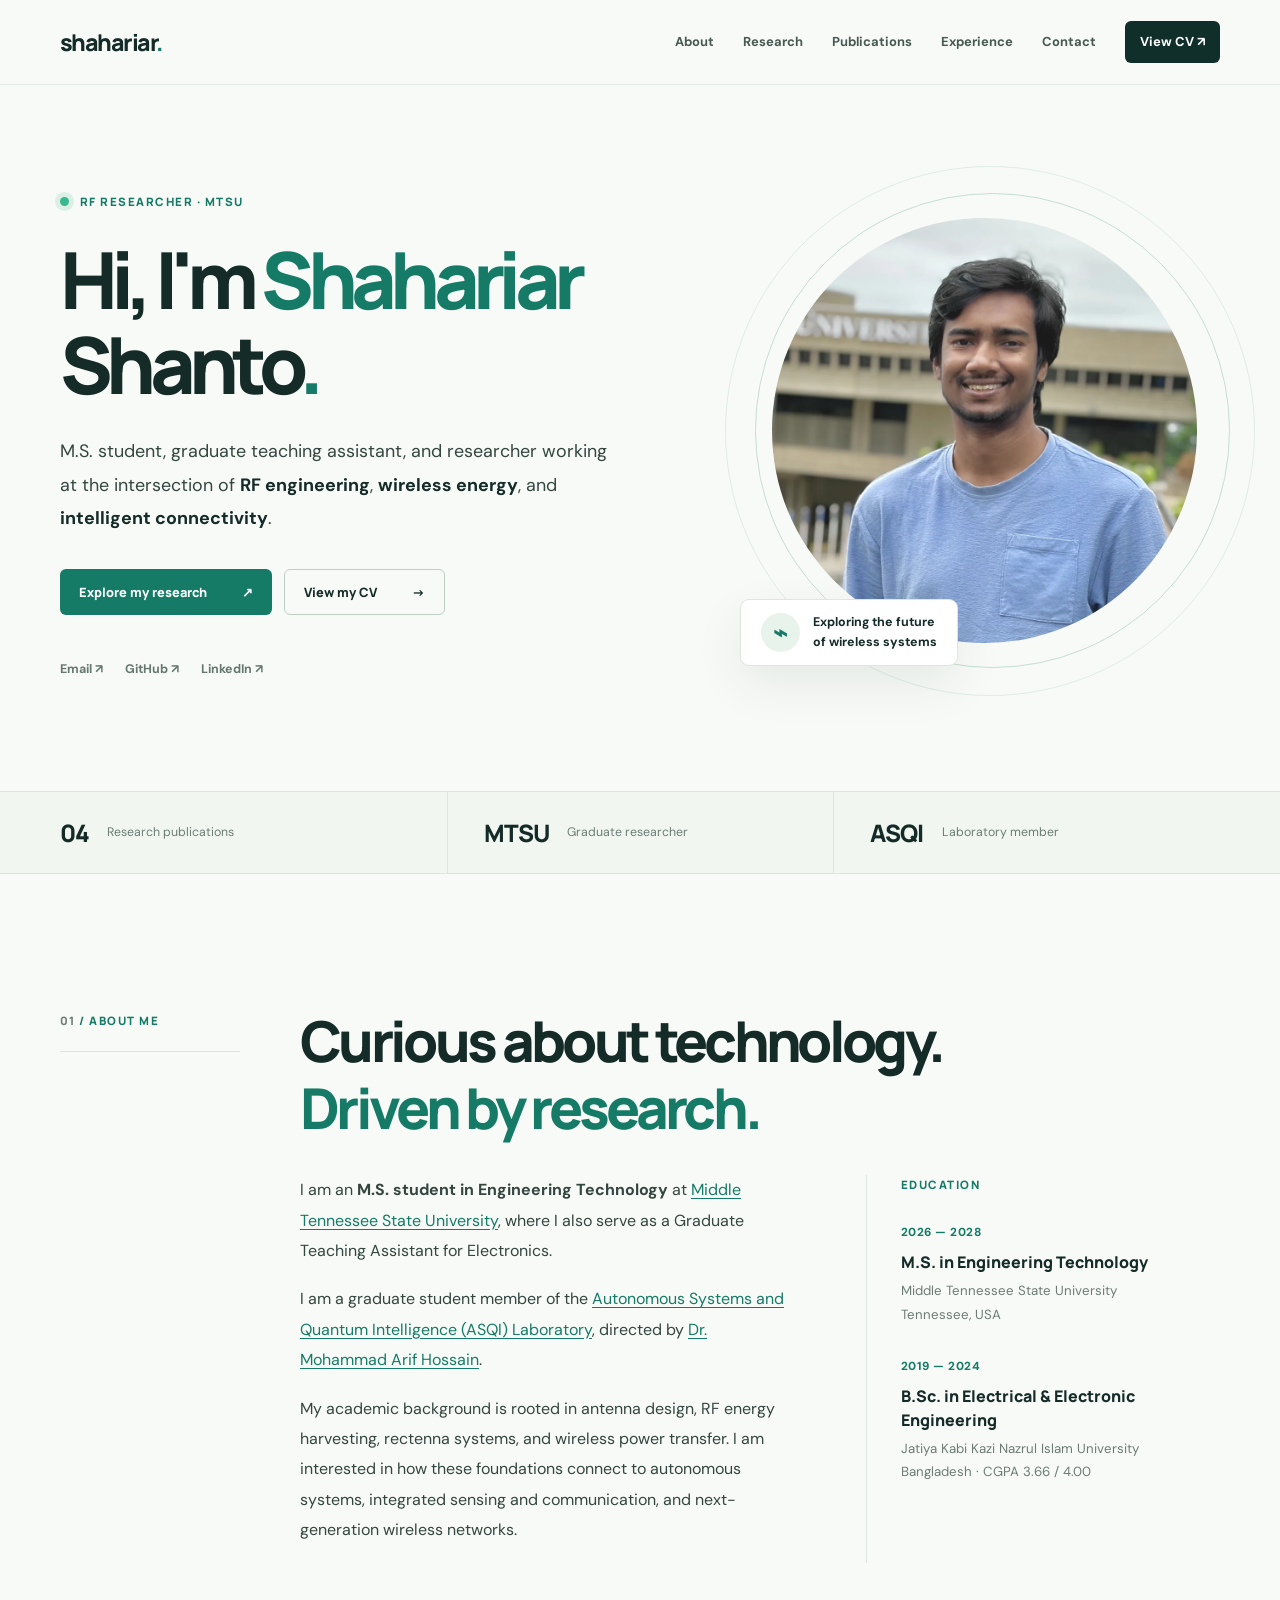
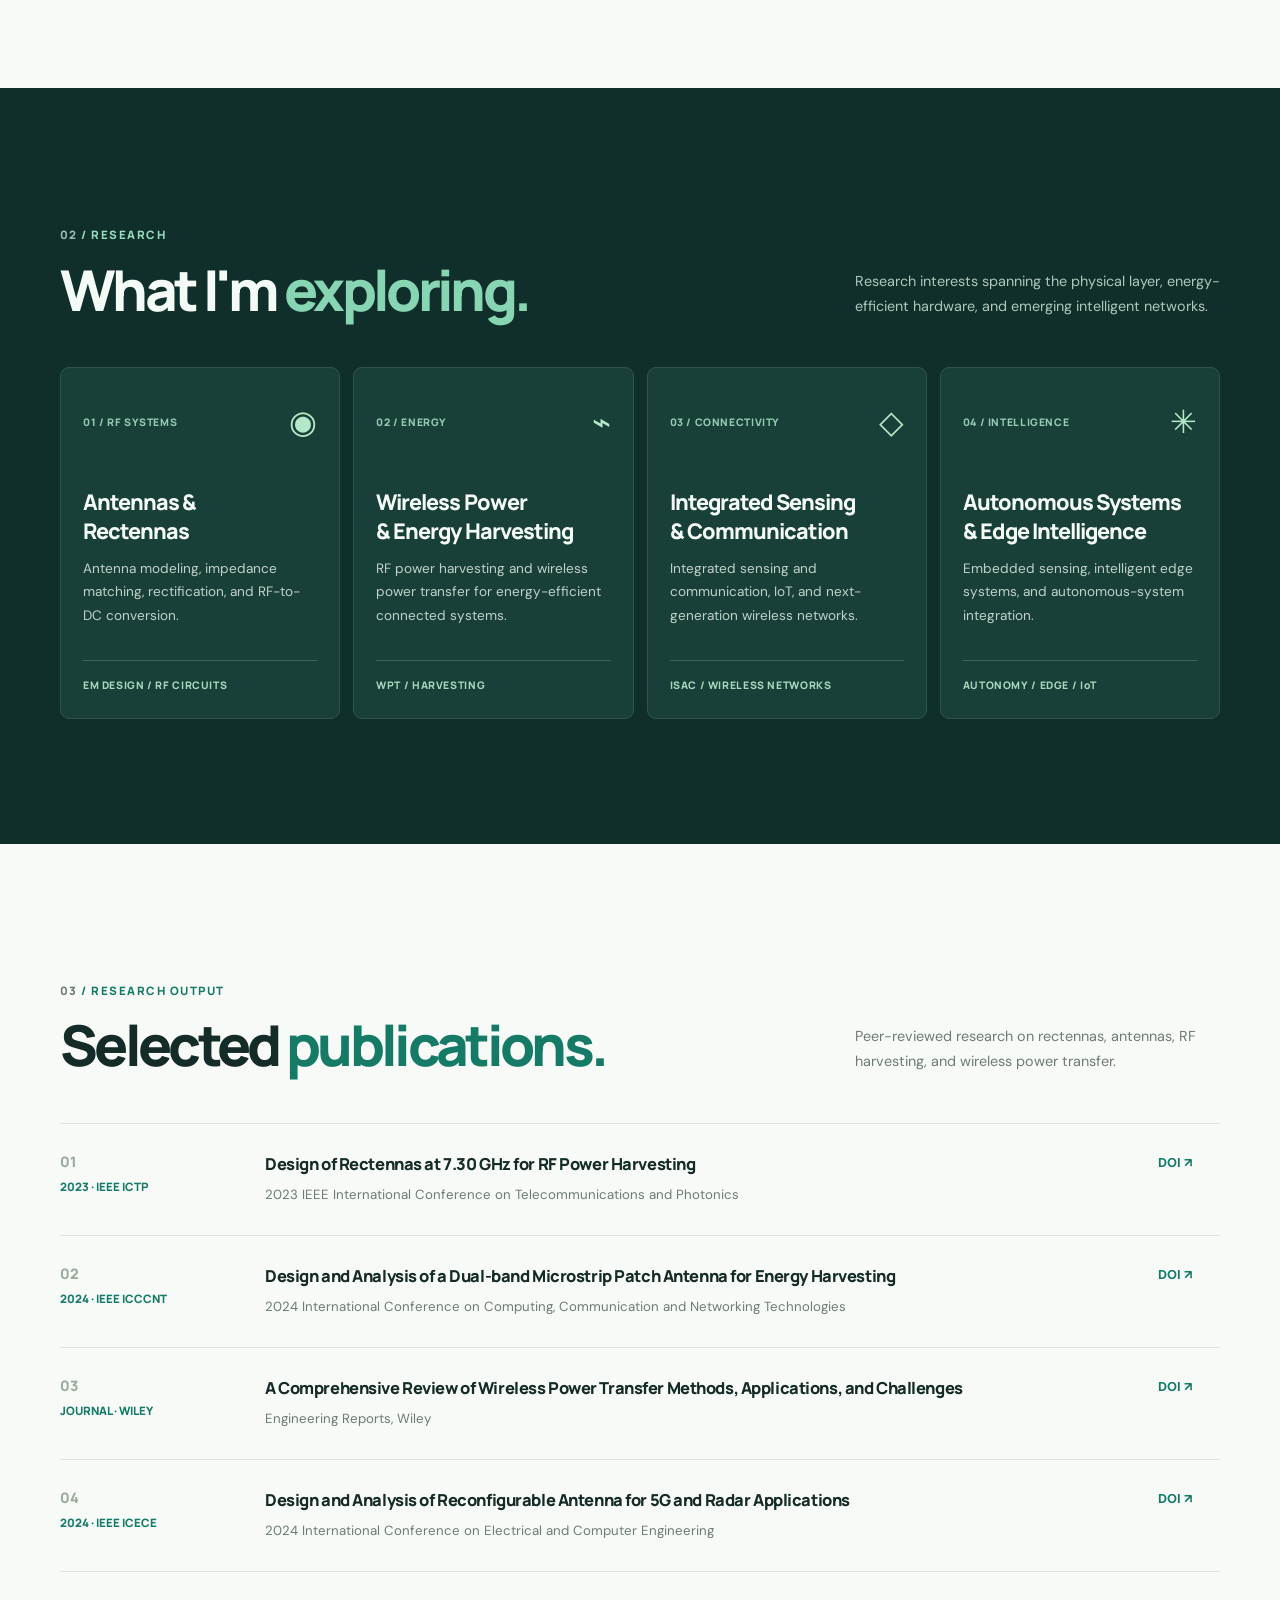
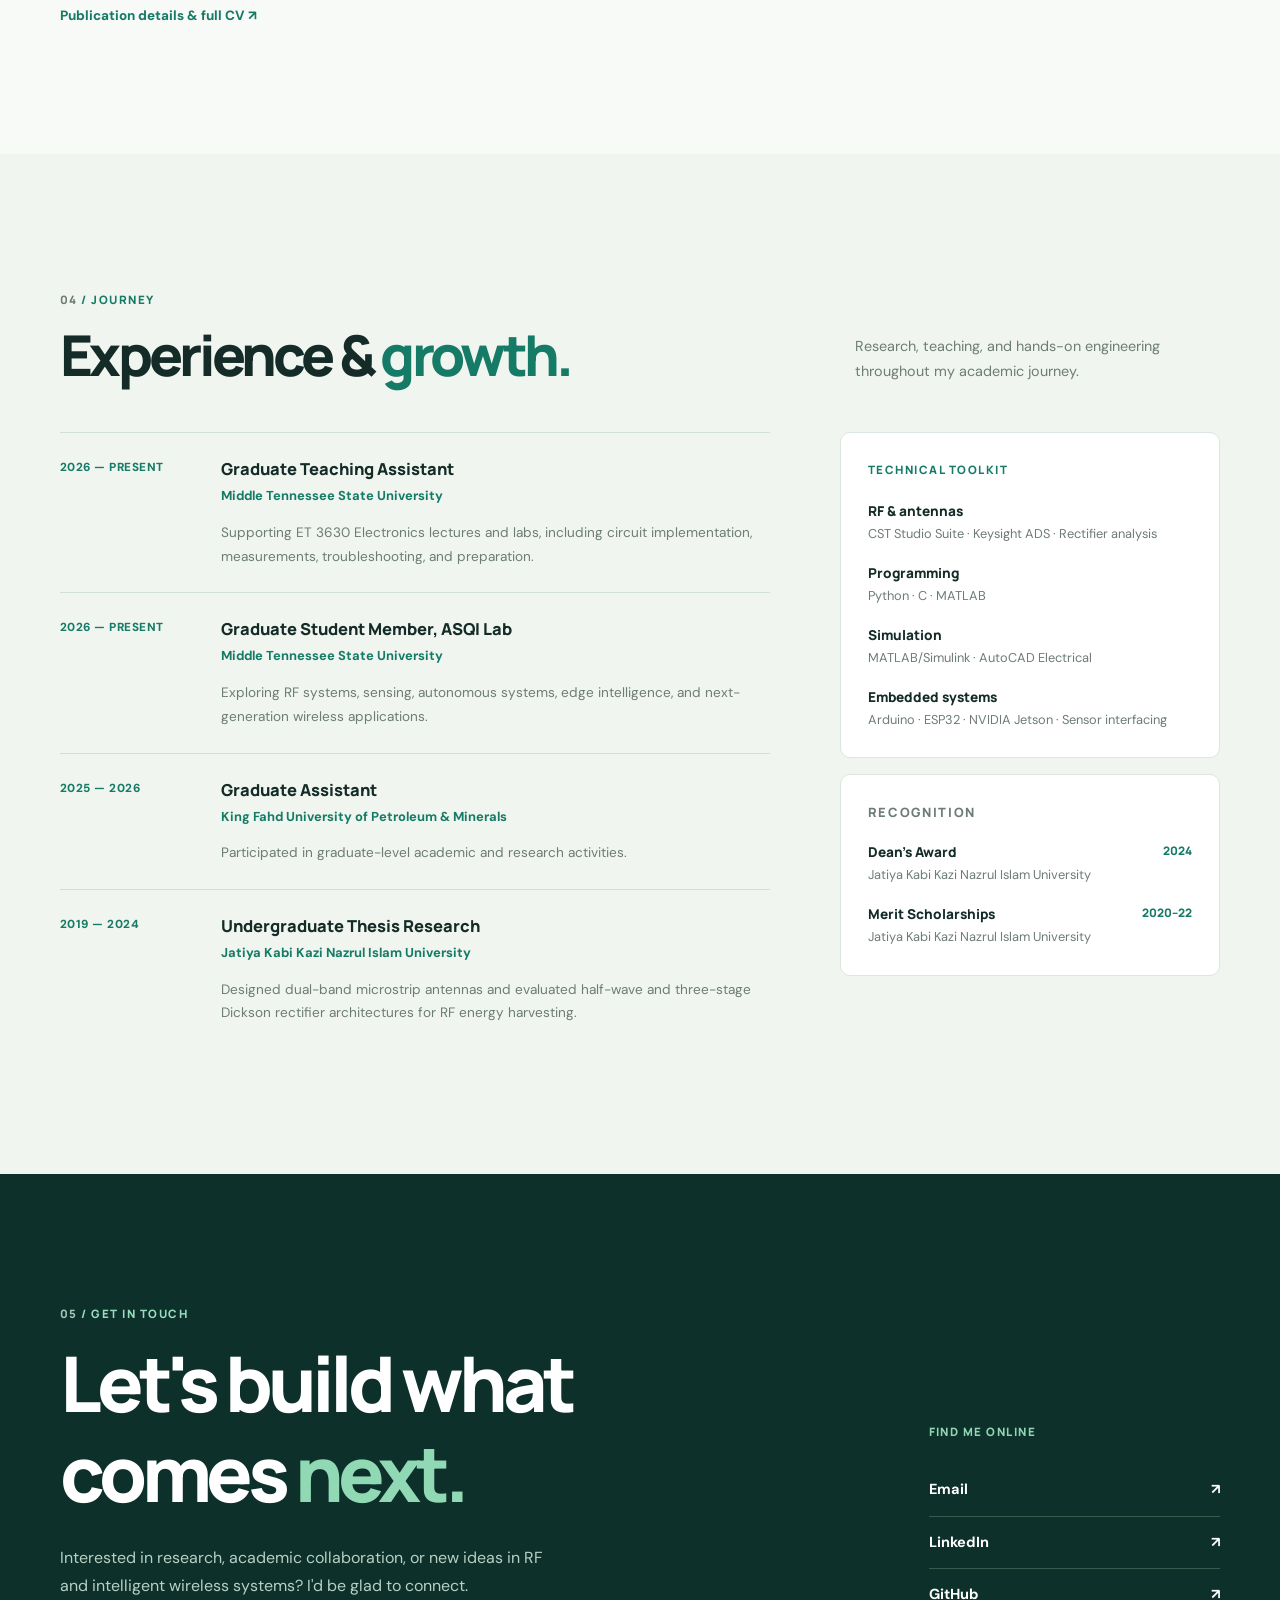
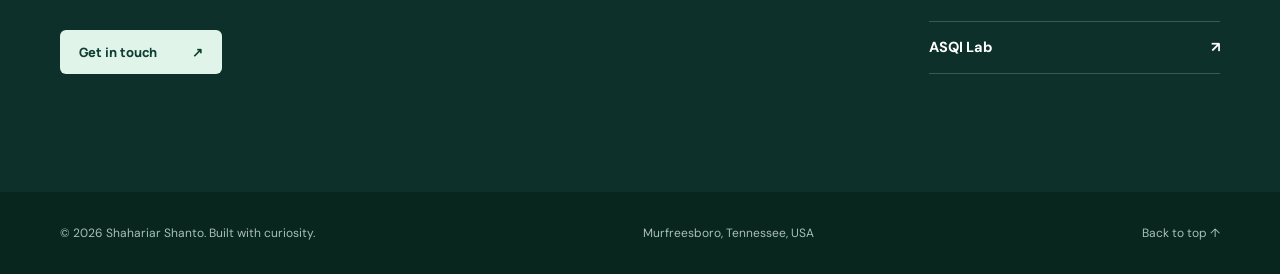
==== commit 30f7859d: "Replace academic website portrait with latest uploaded photo" ====
--- a/index.html
+++ b/index.html
@@ -10,7 +10,7 @@
   <meta property="og:title" content="Shahariar Shanto | RF Researcher & Graduate Student">
   <meta property="og:description" content="RF systems, antennas, energy harvesting, integrated sensing, and intelligent connectivity.">
   <meta property="og:url" content="https://shahaariar.github.io/shahariar/">
-  <meta property="og:image" content="https://shahaariar.github.io/shahariar/assets/profile-photo-social-2026.jpg">
+  <meta property="og:image" content="https://shahaariar.github.io/shahariar/assets/shahariar-social-new-2026.jpg">
   <title>Shahariar Shanto | RF Researcher & Graduate Student</title>
   <link rel="icon" href="favicon.svg" type="image/svg+xml">
   <link rel="preconnect" href="https://fonts.googleapis.com">
@@ -55,7 +55,7 @@
         <div class="portrait-decor decor-a" aria-hidden="true"></div>
         <div class="portrait-decor decor-b" aria-hidden="true"></div>
         <div class="portrait-shape">
-          <img src="assets/profile-photo-2026.webp" alt="Portrait of Shahariar Shanto" width="480" height="480" fetchpriority="high">
+          <img src="assets/shahariar-profile-new-2026.webp" alt="Portrait of Shahariar Shanto" width="480" height="480" fetchpriority="high">
         </div>
         <div class="photo-note"><span class="note-icon" aria-hidden="true">⌁</span><span>Exploring the future<br>of wireless systems</span></div>
       </div>
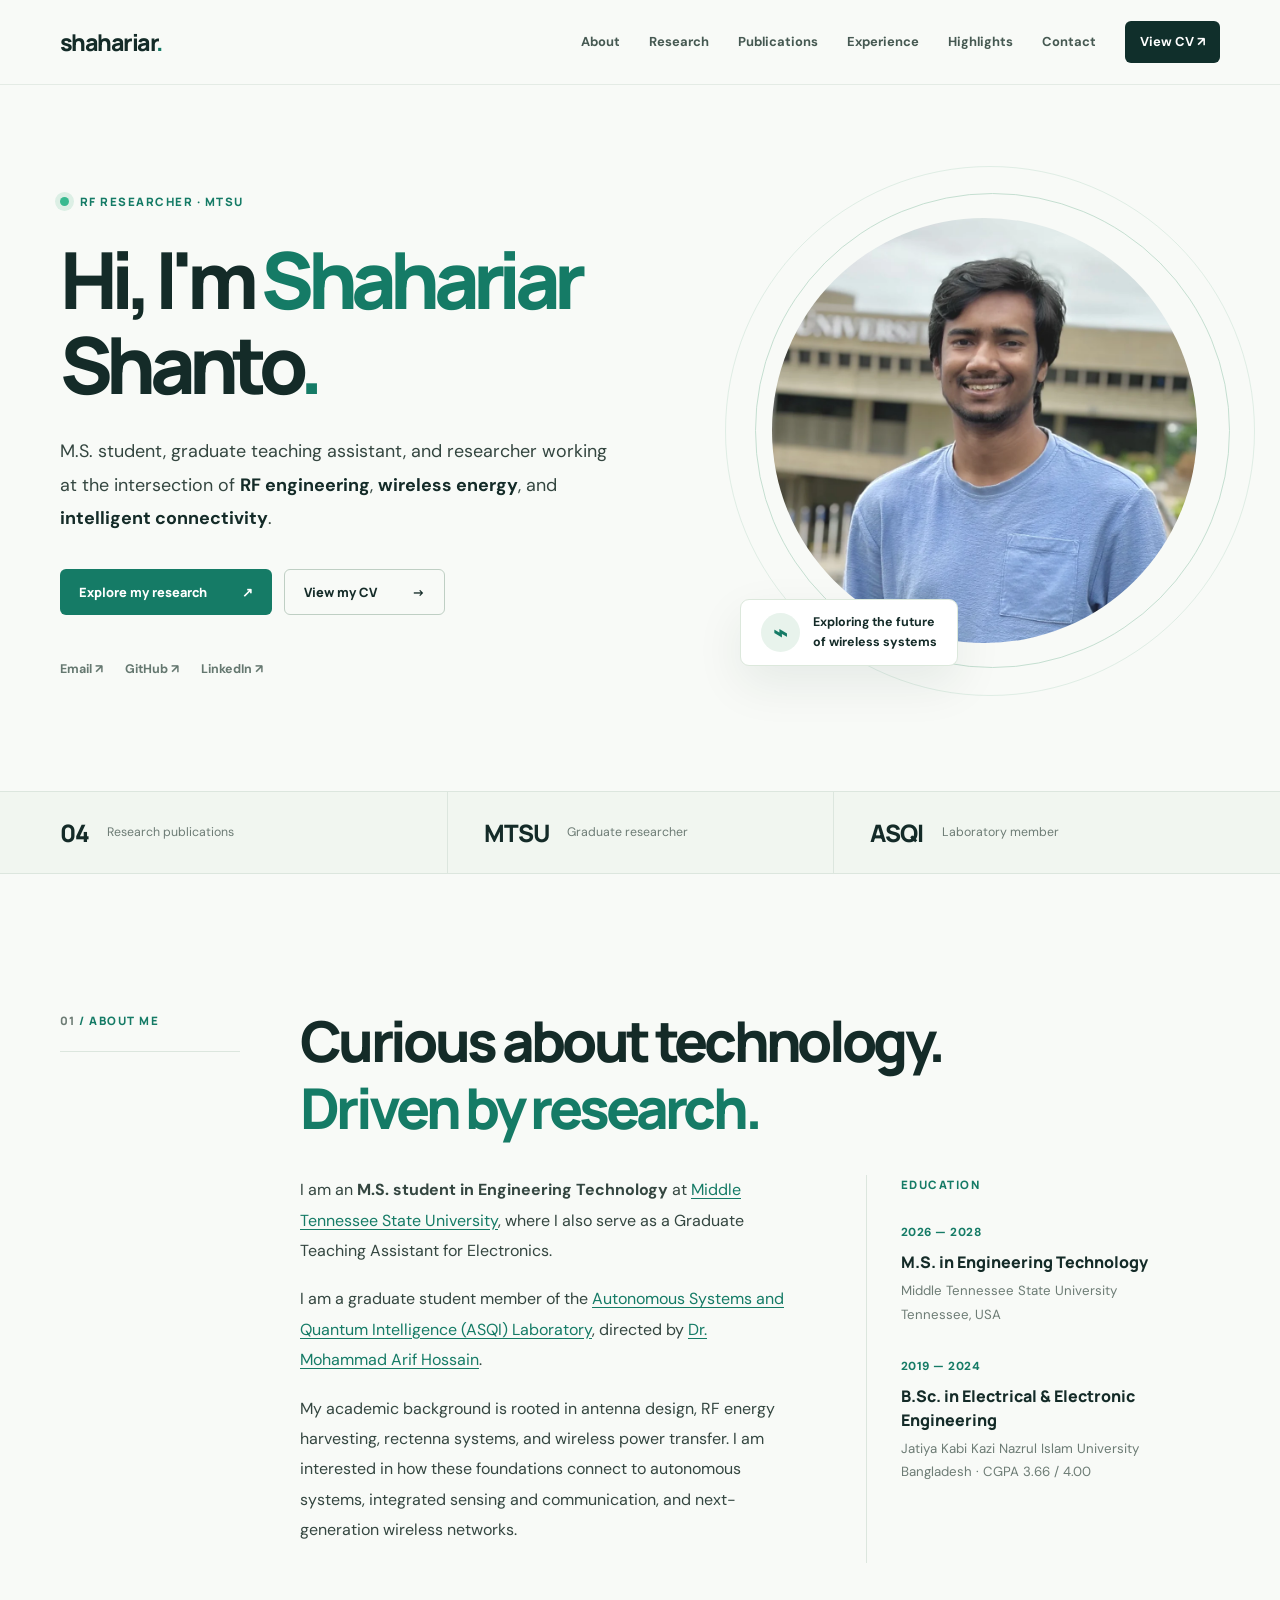
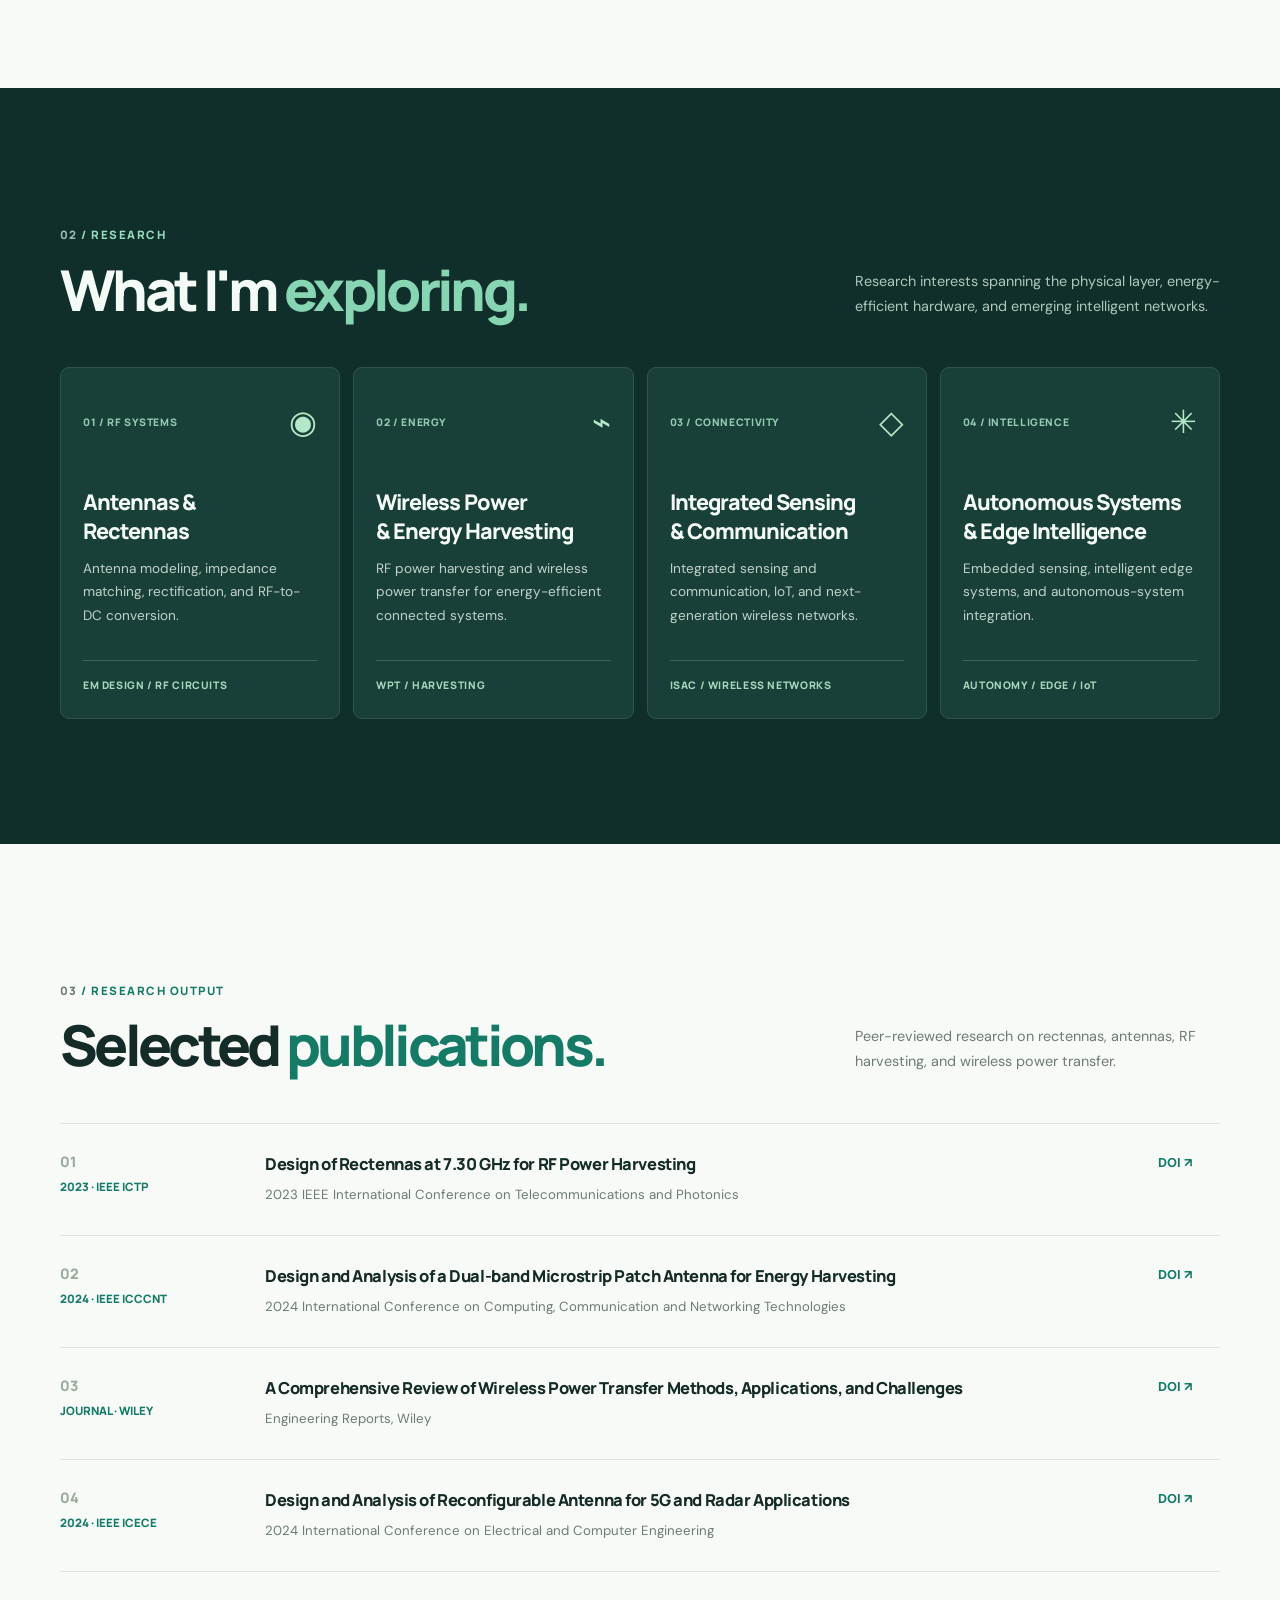
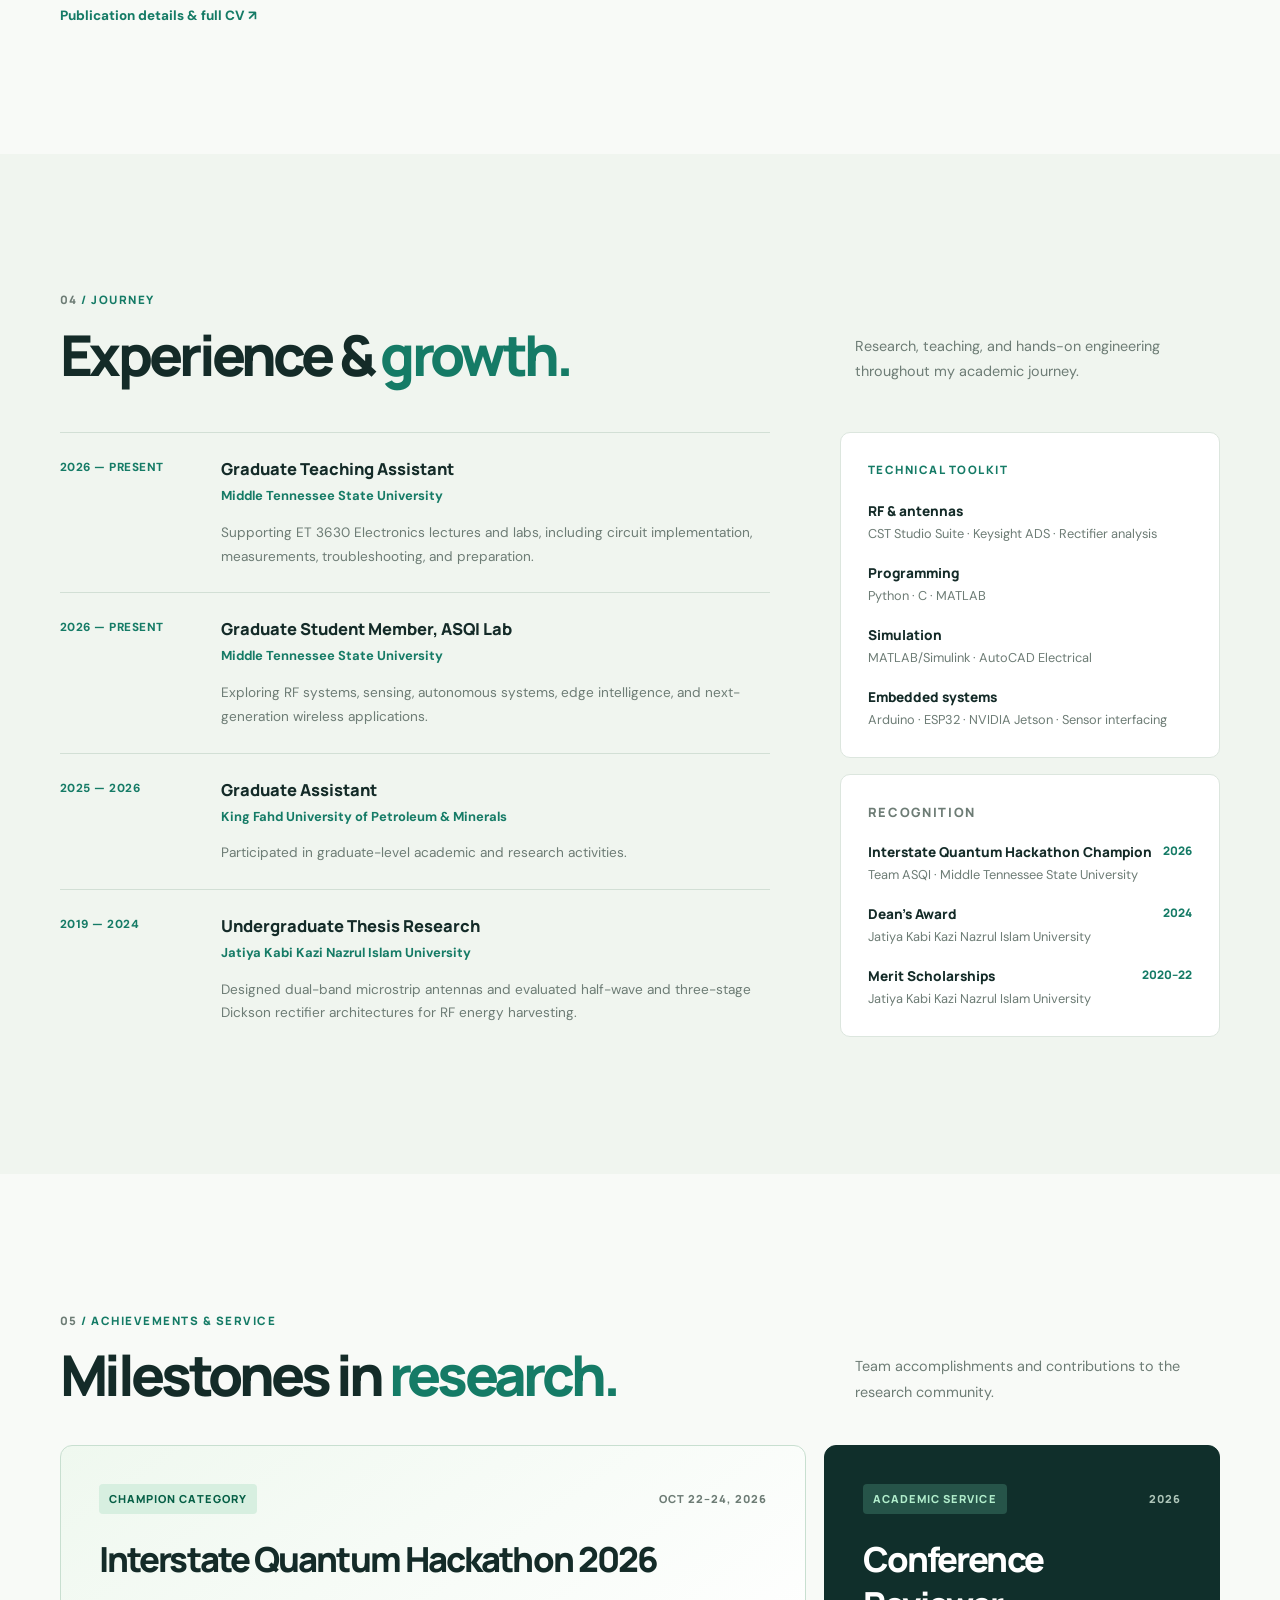
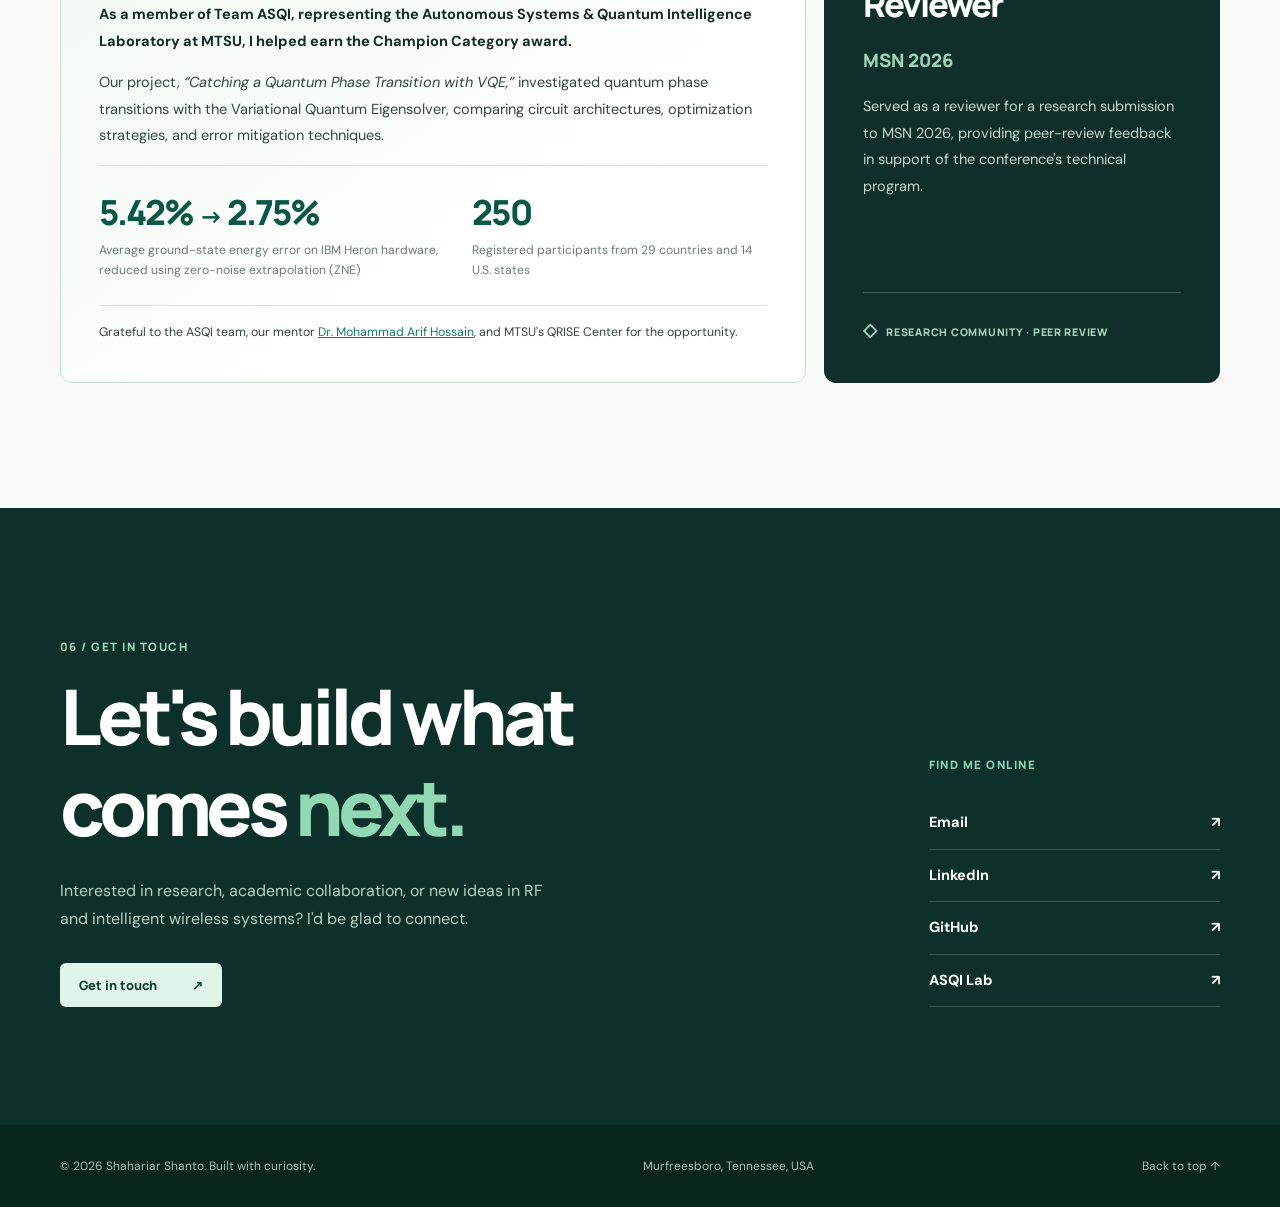
==== commit 326a5844: "Show ASQI hackathon win and MSN 2026 review service" ====
--- a/index.html
+++ b/index.html
@@ -17,6 +17,7 @@
   <link rel="preconnect" href="https://fonts.gstatic.com" crossorigin>
   <link href="https://fonts.googleapis.com/css2?family=DM+Sans:wght@400;500;600;700&family=Manrope:wght@400;500;600;700;800&display=swap" rel="stylesheet">
   <link rel="stylesheet" href="styles.css">
+  <link rel="stylesheet" href="highlights.css">
   <script src="main.js" defer></script>
 </head>
 <body>
@@ -30,6 +31,7 @@
         <a href="#research">Research</a>
         <a href="#publications">Publications</a>
         <a href="#experience">Experience</a>
+        <a href="#highlights">Highlights</a>
         <a href="#contact">Contact</a>
         <a class="nav-cv" href="cv.html">View CV <span aria-hidden="true">↗</span></a>
       </nav>
@@ -137,19 +139,49 @@
           </div>
           <aside class="experience-aside">
             <div class="aside-box"><p class="mini-heading">TECHNICAL TOOLKIT</p><div class="skill-group"><h4>RF &amp; antennas</h4><p>CST Studio Suite · Keysight ADS · Rectifier analysis</p></div><div class="skill-group"><h4>Programming</h4><p>Python · C · MATLAB</p></div><div class="skill-group"><h4>Simulation</h4><p>MATLAB/Simulink · AutoCAD Electrical</p></div><div class="skill-group"><h4>Embedded systems</h4><p>Arduino · ESP32 · NVIDIA Jetson · Sensor interfacing</p></div></div>
-            <div class="award-box"><p class="mini-heading">RECOGNITION</p><h4>Dean’s Award <span>2024</span></h4><p>Jatiya Kabi Kazi Nazrul Islam University</p><h4>Merit Scholarships <span>2020–22</span></h4><p>Jatiya Kabi Kazi Nazrul Islam University</p></div>
+            <div class="award-box"><p class="mini-heading">RECOGNITION</p><h4>Interstate Quantum Hackathon Champion <span>2026</span></h4><p>Team ASQI · Middle Tennessee State University</p><h4>Dean’s Award <span>2024</span></h4><p>Jatiya Kabi Kazi Nazrul Islam University</p><h4>Merit Scholarships <span>2020–22</span></h4><p>Jatiya Kabi Kazi Nazrul Islam University</p></div>
           </aside>
         </div>
       </div>
     </section>
 
+    <section class="section highlights-section container" id="highlights" aria-labelledby="highlights-title">
+      <div class="section-heading">
+        <div>
+          <p class="section-tag"><span>05</span> / ACHIEVEMENTS &amp; SERVICE</p>
+          <h2 id="highlights-title">Milestones in <span class="accent-text">research.</span></h2>
+        </div>
+        <p>Team accomplishments and contributions to the research community.</p>
+      </div>
+      <div class="highlights-grid">
+        <article class="highlight-card highlight-featured">
+          <div class="highlight-topline"><span class="highlight-kicker">CHAMPION CATEGORY</span><span class="highlight-date">OCT 22–24, 2026</span></div>
+          <h3>Interstate Quantum Hackathon 2026</h3>
+          <p class="highlight-lede">As a member of Team ASQI, representing the Autonomous Systems &amp; Quantum Intelligence Laboratory at MTSU, I helped earn the Champion Category award.</p>
+          <p>Our project, <em>“Catching a Quantum Phase Transition with VQE,”</em> investigated quantum phase transitions with the Variational Quantum Eigensolver, comparing circuit architectures, optimization strategies, and error mitigation techniques.</p>
+          <div class="highlight-stats">
+            <div><strong>5.42% <span aria-label="to">→</span> 2.75%</strong><span>Average ground-state energy error on IBM Heron hardware, reduced using zero-noise extrapolation (ZNE)</span></div>
+            <div><strong>250</strong><span>Registered participants from 29 countries and 14 U.S. states</span></div>
+          </div>
+          <p class="highlight-credit">Grateful to the ASQI team, our mentor <a href="https://ma-hossain.github.io/" target="_blank" rel="noopener noreferrer">Dr. Mohammad Arif Hossain</a>, and MTSU's QRISE Center for the opportunity.</p>
+        </article>
+        <article class="highlight-card highlight-service">
+          <div class="highlight-topline"><span class="highlight-kicker">ACADEMIC SERVICE</span><span class="highlight-date">2026</span></div>
+          <h3>Conference Reviewer</h3>
+          <p class="highlight-service-name">MSN 2026</p>
+          <p>Served as a reviewer for a research submission to MSN 2026, providing peer-review feedback in support of the conference's technical program.</p>
+          <div class="highlight-service-footer"><span aria-hidden="true">◇</span> RESEARCH COMMUNITY · PEER REVIEW</div>
+        </article>
+      </div>
+    </section>
+
     <section class="contact-section" id="contact" aria-labelledby="contact-title">
       <div class="container contact-inner">
-        <div><p class="section-tag"><span>05</span> / GET IN TOUCH</p><h2 id="contact-title">Let's build what<br>comes <em>next.</em></h2><p>Interested in research, academic collaboration, or new ideas in RF and intelligent wireless systems? I'd be glad to connect.</p><a class="btn btn-light" href="mailto:shahariar.jkkniu.eee@gmail.com?subject=Research%20collaboration">Get in touch <span aria-hidden="true">↗</span></a></div>
+        <div><p class="section-tag"><span>06</span> / GET IN TOUCH</p><h2 id="contact-title">Let's build what<br>comes <em>next.</em></h2><p>Interested in research, academic collaboration, or new ideas in RF and intelligent wireless systems? I'd be glad to connect.</p><a class="btn btn-light" href="mailto:shahariar.jkkniu.eee@gmail.com?subject=Research%20collaboration">Get in touch <span aria-hidden="true">↗</span></a></div>
         <div class="contact-side"><p class="mini-heading">FIND ME ONLINE</p><a href="mailto:shahariar.jkkniu.eee@gmail.com">Email <span aria-hidden="true">↗</span></a><a href="https://www.linkedin.com/in/shahariarshanto/" target="_blank" rel="noopener noreferrer">LinkedIn <span aria-hidden="true">↗</span></a><a href="https://github.com/shahaariar" target="_blank" rel="noopener noreferrer">GitHub <span aria-hidden="true">↗</span></a><a href="https://ma-hossain.github.io/lab" target="_blank" rel="noopener noreferrer">ASQI Lab <span aria-hidden="true">↗</span></a></div>
       </div>
     </section>
   </main>
   <footer class="site-footer"><div class="container footer-inner"><span>© 2026 Shahariar Shanto. Built with curiosity.</span><span>Murfreesboro, Tennessee, USA</span><a href="#top">Back to top ↑</a></div></footer>
 </body>
-</html>+</html>
--- a/highlights.css
+++ b/highlights.css
@@ -0,0 +1,48 @@
+/* Additional portfolio section: 2026 achievements and academic service. */
+.highlights-section .section-heading { margin-bottom: 36px; }
+.highlights-grid { display: grid; grid-template-columns: minmax(0, 1.6fr) minmax(270px, .85fr); gap: 18px; align-items: stretch; }
+.highlight-card { min-width: 0; padding: 38px; border: 1px solid var(--line); border-radius: 12px; display: flex; flex-direction: column; background: #fff; }
+.highlight-featured { background: linear-gradient(145deg, #eff8ef 0%, #fff 70%); border-color: #c8dfd0; }
+.highlight-topline { display: flex; gap: 16px; flex-wrap: wrap; align-items: center; justify-content: space-between; margin-bottom: 23px; }
+.highlight-kicker, .highlight-date { font: 800 .69rem/1.5 Manrope, sans-serif; letter-spacing: .095em; }
+.highlight-kicker { display: inline-block; padding: 7px 10px; border-radius: 4px; color: #065f46; background: #d7efe0; }
+.highlight-date { color: var(--muted); }
+.highlight-card h3 { font: 800 clamp(1.55rem, 2.7vw, 2.25rem)/1.3 Manrope, sans-serif; letter-spacing: -.055em; margin: 0 0 20px; }
+.highlight-card > p { font-size: .91rem; line-height: 1.82; color: var(--text); margin: 0 0 15px; }
+.highlight-card .highlight-lede { font-weight: 700; color: var(--ink); }
+.highlight-stats { display: grid; grid-template-columns: 1.2fr 1fr; gap: 20px; padding: 25px 0; margin-top: auto; border-top: 1px solid #d5e6d9; }
+.highlight-stats > div { min-width: 0; }
+.highlight-stats strong { display: block; font: 800 clamp(1.55rem, 2.7vw, 2.3rem)/1.2 Manrope, sans-serif; letter-spacing: -.055em; color: var(--accent-dark); margin-bottom: 9px; }
+.highlight-stats strong span { font-size: .7em; }
+.highlight-stats div > span { display: block; font-size: .76rem; line-height: 1.6; color: var(--muted); }
+.highlight-card .highlight-credit { border-top: 1px solid #d5e6d9; padding-top: 15px; margin-bottom: 0; font-size: .77rem; }
+.highlight-credit a { color: var(--accent); }
+.highlight-service { background: var(--navy); border-color: var(--navy); color: #fff; }
+.highlight-service .highlight-kicker { background: #265449; color: #b1edcc; }
+.highlight-service .highlight-date { color: #aec5b9; }
+.highlight-service h3 { color: #fff; }
+.highlight-card .highlight-service-name { color: #9dd6b6; font: 800 1.15rem Manrope, sans-serif; margin: 0 0 21px; }
+.highlight-service > p:not(.highlight-service-name) { color: #c6d8cd; }
+.highlight-service-footer { font: 800 .66rem/1.5 Manrope, sans-serif; color: #a5d7bb; letter-spacing: .07em; border-top: 1px solid #3b6457; padding-top: 23px; margin-top: auto; }
+.highlight-service-footer span { margin-right: 6px; font-size: 1.15rem; }
+@media (min-width: 721px) and (max-width: 1000px) {
+  .site-nav { gap: 14px; }
+  .site-nav a { font-size: .75rem; }
+  .header-inner { gap: 12px; }
+}
+@media (max-width: 900px) {
+  .highlights-grid { grid-template-columns: 1fr; }
+  .highlight-service { min-height: 260px; }
+}
+@media (min-width: 721px) and (max-width: 900px) {
+  .menu-toggle { display: flex; flex-direction: column; justify-content: center; gap: 5px; align-items: center; width: 43px; height: 42px; background: none; border: 1px solid var(--line); border-radius: 6px; cursor: pointer; }
+  .menu-toggle span { display: block; width: 19px; height: 2px; background: var(--ink); }
+  .site-nav { display: none; position: absolute; top: 84px; left: 0; right: 0; background: var(--bg); padding: 20px 32px 24px; box-shadow: 0 12px 30px rgba(0,0,0,.07); flex-direction: column; align-items: stretch; gap: 16px; }
+  .site-nav.is-open { display: flex; }
+  .site-nav a { font-size: .94rem; }
+  .site-nav .nav-cv { width: max-content; }
+}
+@media (max-width: 720px) {
+  .highlight-card { padding: 25px 22px; }
+  .highlight-stats { grid-template-columns: 1fr; gap: 22px; }
+}
